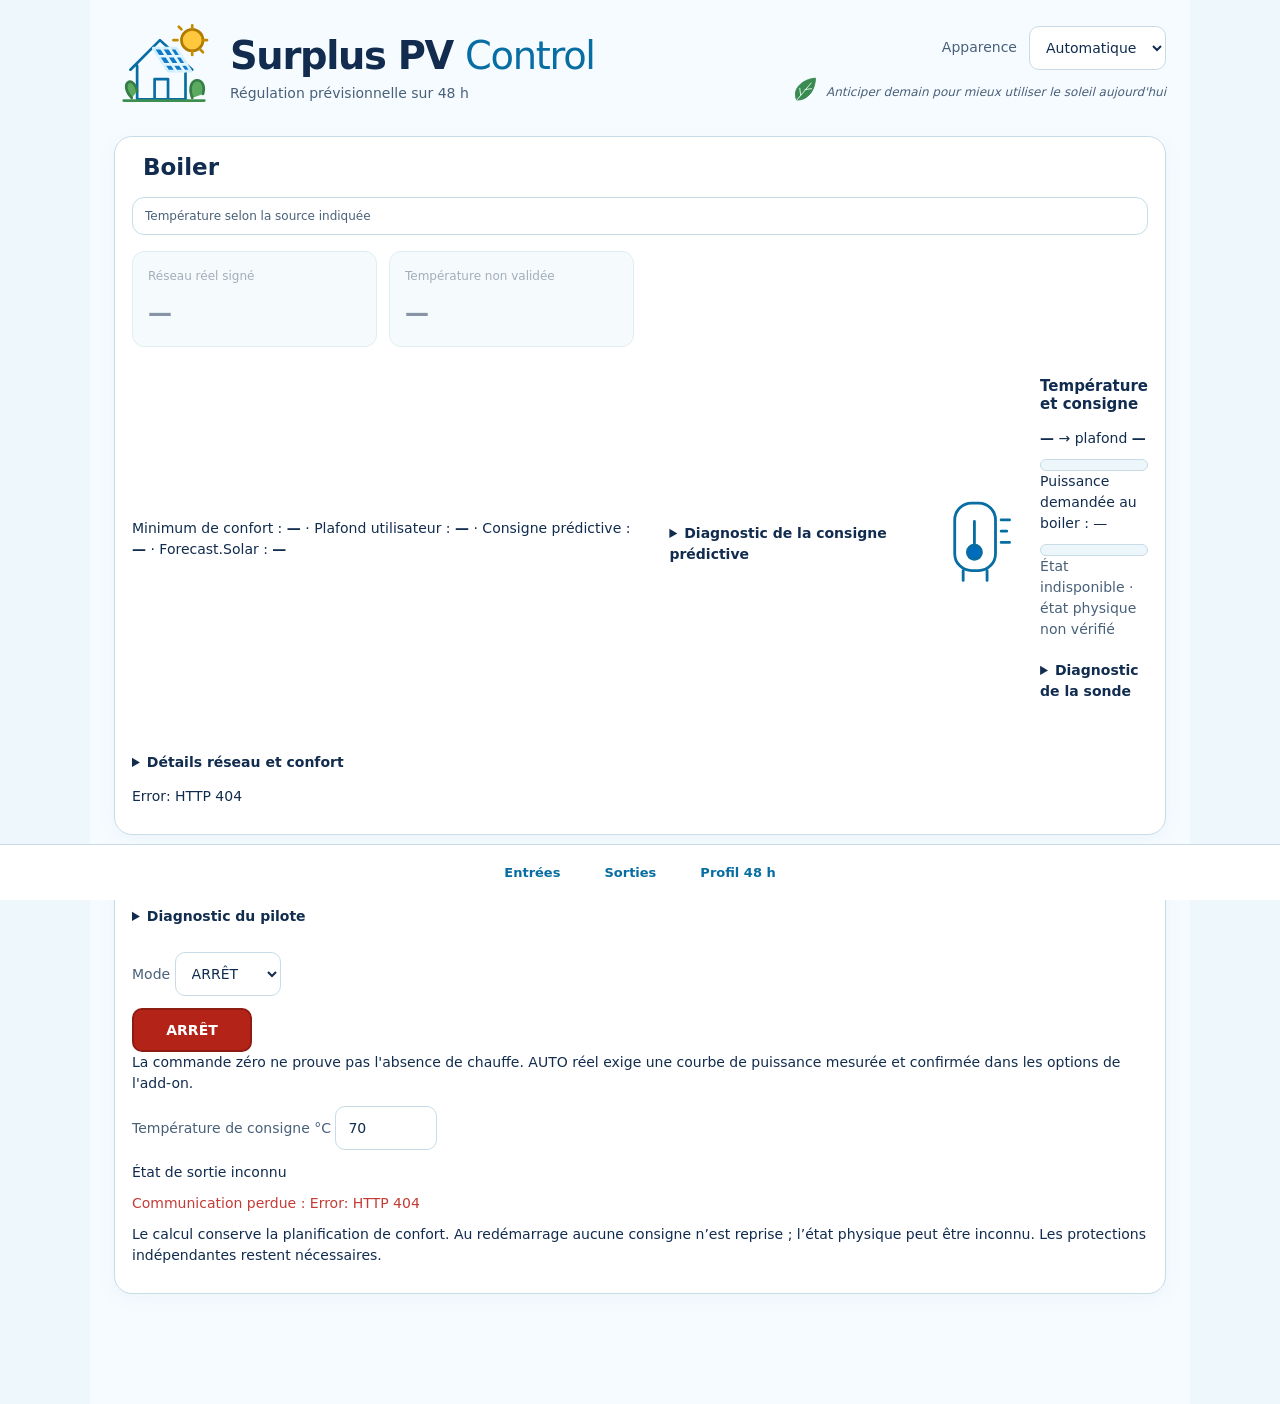
==== haos_diagnostic/web/boiler.html @ e5fa8f41 "Release Surplus PV 1.0.0-alpha.18" ====
<!doctype html><html lang="fr"><head><meta charset="utf-8"><meta name="viewport" content="width=device-width,initial-scale=1,viewport-fit=cover"><title>Surplus PV · Boiler</title><link rel="stylesheet" href="./theme.css"><script>if(new URLSearchParams(location.search).has("embed"))document.documentElement.classList.add("embedded");</script><script src="./theme.js"></script><script src="./ui.js" defer></script><script src="./power-gauge.js" defer></script><script src="./output.js" defer></script></head><body><main class="app boiler-page"><header class="head"><div class="brand"><span class="brand-icon" data-icon="house" aria-hidden="true"></span><div><h1>Surplus PV <span>Control</span></h1><p class="subtitle">Régulation prévisionnelle sur 48 h</p></div></div><div class="header-side"><div id="theme-slot"></div><p class="slogan"><span data-icon="leaf" aria-hidden="true"></span>Anticiper demain pour mieux utiliser le soleil aujourd'hui</p></div></header><section class="panel"><div class="section-heading"><span data-icon="boiler"></span><h2>Boiler</h2></div><p class="notice">Température selon la source indiquée</p><div class="boiler-kpis"><article class="kpi"><small>Réseau réel signé</small><strong id="k-grid">—</strong></article><article class="kpi"><small id="water-source-label">Température non validée</small><strong id="k-temp">—</strong></article></div><div class="boiler-status"><p>Minimum de confort : <strong id="predict-min">—</strong> · Plafond utilisateur : <strong id="predict-max">—</strong> · Consigne prédictive : <strong id="predict-target">—</strong> · Forecast.Solar : <strong id="predict-status">—</strong></p><details><summary>Diagnostic de la consigne prédictive</summary><p id="predict-detail">En attente…</p></details><span data-icon="boiler"></span><div><h3>Température et consigne</h3><p><strong id="boiler-temp">—</strong> → plafond <strong id="target-temp">—</strong></p><div class="thermal-track"><div id="thermal-fill" class="thermal-fill"></div></div><p id="power-label">Puissance demandée au boiler : —</p><div id="power-track" class="thermal-track" role="progressbar" aria-label="Puissance demandée au boiler" aria-valuemin="0" aria-valuemax="100" aria-valuetext="Indisponible"><div id="power-fill" class="thermal-fill"></div></div><p id="power-detail" class="muted">État en attente · état physique non vérifié</p><p id="heat-state"></p><details><summary>Diagnostic de la sonde</summary><p id="boiler-probe-detail" class="muted" role="status">Diagnostic sonde en attente…</p><p>Limites configurées : <span id="boiler-limits">—</span></p></details></div></div><details><summary>Détails réseau et confort</summary><div class="decision"><strong id="grid-health">Connexion…</strong><p id="grid-detail"></p></div><div class="chart-controls"><button id="view-history" class="primary">Graphique unifié et historique</button></div><div class="decision"><strong id="comfort-state">Planification du confort en attente</strong><p id="comfort-details"></p></div><p class="muted">Le secours matériel S2 peut chauffer sur le réseau indépendamment de l’autorisation logicielle.</p></details><p class="statusline"><span id="conn-dot"></span><span id="conn-text" role="status"></span></p></section><section class="panel" id="output-panel">
 <h2>Commande Boiler</h2>
 <details><summary>Diagnostic du pilote</summary><p id="output-driver" role="status">Connexion au pilote…</p><p id="output-calibration">Calibration non disponible.</p><p id="calibration-history">Relevés historiques en attente.</p><button id="output-recover" type="button">Arrêt et réinitialiser le DAC à zéro</button></details>
 <label>Mode <select id="output-mode"><option value="AUTO">ARRÊT</option><option value="AUTO_REEL">AUTO</option><option value="MANUEL_REEL">MANUEL</option></select></label>
 <button type="button" id="output-stop">ARRÊT</button><p>La commande zéro ne prouve pas l'absence de chauffe. AUTO réel exige une courbe de puissance mesurée et confirmée dans les options de l'add-on.</p>
  <label>Température de consigne °C <input id="manual-target" type="number" min="30" max="80" step="0.5" value="70"></label>
 <div id="manual-controls" hidden>
  <p>Température valide requise. La position de S1 et K2 n'est pas mesurée.</p>
  <label>Commande DAC <output id="manual-percent">0 %</output><input id="manual-power" type="range" min="0" max="100" step="1" value="0"></label>
  <p>La puissance réelle n'est pas calibrée. En mode réel, 0 % demande 0 mA ; cela ne constitue pas une coupure de sécurité.</p>
 </div>
 <p id="output-state" role="status"></p><p id="output-error" role="alert"></p>
 <p>Le calcul conserve la planification de confort. Au redémarrage aucune consigne n’est reprise ; l’état physique peut être inconnu. Les protections indépendantes restent nécessaires.</p>
</section></main><nav class="bottom" aria-label="Navigation"><a href="./#entrees" class="nav-button">Entrées</a><a href="./#sorties" class="nav-button">Sorties</a><a href="./#profil" class="nav-button">Profil 48 h</a></nav><script>
"use strict";
const $=id=>document.getElementById(id);
const good=n=>typeof n==="number"&&Number.isFinite(n);
const watts=n=>good(n)?Math.round(n).toLocaleString("fr-CH")+" W":"—";
const deg=n=>good(n)?n.toLocaleString("fr-CH",{maximumFractionDigits:1})+" °C":"—";
async function refresh(){
 try{
  const r=await fetch("./api/status",{cache:"no-store"});if(!r.ok)throw Error("HTTP "+r.status);
  const p=await r.json(),o=p.options||{},w=p.weather||{};document.body.classList.remove("disconnected");
  $("k-grid").textContent=watts(p.meter_w);
  const obs=p.output_control||{},age=(Date.now()-Date.parse(obs.temperature_at||''))/1000;
  const real=p.temperature_source==="HOME_ASSISTANT",fresh=real&&good(obs.temperature_c)&&Number.isFinite(age)&&age>=-2&&age<=(o.boiler_temperature_max_age_seconds??60);
  const temperature=real&&fresh?obs.temperature_c:null;
  const probe=p.boiler_temperature_diagnostic||{};
  const probeAge=good(probe.age_s)?probe.age_s.toFixed(1)+' s':'—';
  $("boiler-probe-detail").textContent=real?('Sonde '+(probe.entity||'non configurée')+' · état '+(probe.status||'INCONNU')+' · âge '+probeAge+' (max '+(o.boiler_temperature_max_age_seconds??60)+' s) · demande HA '+(probe.refresh_result||'INCONNUE')+(probe.refresh_error?' : '+probe.refresh_error:'')+' · '+(probe.reason||'')):'Sonde du boiler non configurée ou indisponible.';
  $("water-source-label").textContent=real?(fresh?"Température lue dans HA":"Température réelle inconnue") :"Température réelle inconnue";
  $("k-temp").textContent=deg(temperature);$("boiler-temp").textContent=deg(temperature);
  const pred=p.predictive||{};
  const freshPred=pred.status==='OK'&&Number.isFinite(Date.parse(pred.calculated_at))&&Number.isFinite(Date.parse(pred.source_updated_at))&&[pred.calculated_at,pred.source_updated_at].every(t=>{const a=(Date.now()-Date.parse(t))/1000;return a>=-300&&a<=10800});
  $('predict-min').textContent=deg(o.weather_min_c);$('predict-max').textContent=o.boiler_ceiling_configured?deg(o.boiler_max_temp_c):'Non configuré';
  $('predict-target').textContent=freshPred?deg(pred.target_c):'—';$('predict-status').textContent=!o.predictive_target_enabled?'Désactivé':freshPred?'Disponible':'Indisponible — repli Alpha.17';
  $('predict-detail').textContent='Horizon : '+(pred.horizon_end||'—')+' · PV brut : '+(pred.pv_potential_kwh??'—')+' kWh · besoin thermique : '+(pred.thermal_energy_kwh??'—')+' kWh · source mise à jour : '+(pred.source_updated_at||'—')+' · calcul : '+(pred.calculated_at||'—')+' · hystérésis : '+(pred.hysteresis||'—')+' · '+(freshPred?(pred.reason||''):'Repli sur le comportement Alpha.17. '+(pred.reason||''));
  const target=!o.boiler_ceiling_configured?null:(p.output_control?.mode==="MANUEL_REEL"?p.output_control.target_c:(freshPred?pred.target_c:(w.status==="ADAPTIVE"?w.target_c:o.boiler_max_temp_c)));
  $("output-calibration").textContent=(o.power_curve_confirmed?"Courbe confirmée : ":"Courbe non confirmée : ")+(o.power_curve_points||"aucune");
  $("target-temp").textContent=target===null?"Non configuré":deg(target);$("boiler-limits").textContent=deg(o.weather_min_c)+" à "+(o.boiler_ceiling_configured?deg(o.boiler_max_temp_c):"plafond inconnu");
  $("thermal-fill").style.width=good(temperature)&&good(target)?Math.min(100,Math.max(0,100*temperature/Math.max(1,target)))+"%":"0%";
  $("heat-state").textContent=(p.output_control?.heat_requested?"Chauffe demandée":"Aucune chauffe demandée")+
   " · état physique inconnu · limite "+(w.status==="ADAPTIVE"?"météo calculée":"manuelle");
  $("grid-health").textContent=p.communication_healthy?"● Compteur connecté":"● Compteur à vérifier";
  $("grid-detail").textContent=p.data_quality||p.error||"Aucune mesure.";
  $("conn-dot").className="statusdot "+(p.communication_healthy?"ok":"warn");
  $("conn-text").textContent="Surveillance · version "+p.version;
  const c=p.comfort||{};
  $("comfort-state").textContent=c.reason||"Plan de confort indisponible";
  const instant=value=>typeof value==='string'&&Number.isFinite(Date.parse(value))?new Date(value).toLocaleString('fr-CH',{timeZone:'Europe/Zurich',day:'2-digit',month:'2-digit',hour:'2-digit',minute:'2-digit',timeZoneName:'shortOffset'}):'—';
  $("comfort-details").textContent="Minimum à "+instant(c.deadline)+" · dernier départ prudent "+instant(c.latest_start)+" · appoint demandé "+watts(c.backup_power_w)+" · appoint "+(o.grid_backup_enabled?'autorisé pour le minimum':'interdit')+".";

 }catch(err){document.body.classList.add("disconnected");$("conn-dot").className="statusdot bad";$("conn-text").textContent=String(err);$("comfort-state").textContent="Plan périmé : communication perdue";}
}
$("view-history").onclick=()=>{if(document.documentElement.classList.contains('embedded'))parent.location.href='./#profil';else location.href='./#profil';};

refresh();setInterval(refresh,5000);
</script></body></html>
---- haos_diagnostic/web/theme.css ----
:root{color-scheme:light;--page-bg:#eef7fc;--shell-bg:#f6fbff;--panel-bg:#fff;--panel-soft:#edf6fa;--axis-bg:#fff;--border-ui:#c7dce6;--ink:#112c4e;--muted-ui:#486079;--accent-ui:#076da2;--accent-ink:#fff;--nature:#23744c;--error-ui:#b72b51;--warning-ui:#805010;--nav-bg:#fff;--chart-grid:#dbe6ee;--chart-tick:#38516b;--chart-bg:#fbfdff;--input-bg:#fff;--solar-chart:#9a6900;--pac-chart:#c45009;--surplus-chart:#178151;--heater-chart:#822fd1;--temp-chart:#006cbe;--target-chart:#c51e50;--network-chart:#254b64;--shadow:0 5px 20px #1f71900b}
:root[data-theme="dark"]{color-scheme:dark;--page-bg:#082932;--shell-bg:#082932;--panel-bg:#103b45;--panel-soft:#174751;--axis-bg:#10343e;--border-ui:#38616c;--ink:#f1faff;--muted-ui:#bed3df;--accent-ui:#67dece;--accent-ink:#092f38;--nature:#9ae2a3;--error-ui:#ffa8bc;--warning-ui:#ffd18a;--nav-bg:#0c303a;--chart-grid:#31525e;--chart-tick:#c3dce7;--chart-bg:#0d333d;--input-bg:#10323d;--solar-chart:#f7d34f;--pac-chart:#ffac6a;--surplus-chart:#63d99b;--heater-chart:#c49bff;--temp-chart:#70c7ff;--target-chart:#ff92b6;--network-chart:#e3edf4;--shadow:0 5px 20px #00151e30}
*{box-sizing:border-box}html{scroll-behavior:smooth;scroll-padding-top:16px}body{margin:0;background:var(--page-bg)!important;color:var(--ink)!important;font:14px/1.5 system-ui,-apple-system,Segoe UI,sans-serif}button,input,select{font:inherit}a{color:var(--accent-ui)}button,.button,select,input{color:var(--ink);background:var(--input-bg);border:1px solid var(--border-ui);border-radius:10px;padding:9px 12px;min-height:44px;max-width:100%}button,.button,summary{cursor:pointer}button:hover,.button:hover{border-color:var(--accent-ui)}button:focus-visible,a:focus-visible,summary:focus-visible,select:focus-visible,input:focus-visible,.chart-viewport:focus-visible{outline:3px solid var(--accent-ui);outline-offset:3px}button:disabled{opacity:.5;cursor:default}input[type="date"]{min-width:0;width:160px}select{min-width:0}label{color:var(--muted-ui)}[hidden],.hidden{display:none!important}h1,h2,h3,p{margin-top:0}h1,h2,h3{line-height:1.2;color:var(--ink)!important}h2{font-size:23px;margin:0}h3{font-size:15px}small{font-size:12px}p{margin-bottom:10px}.muted,.dim,.sub,.card-sub,.card-meta,.note,.safety,.foot,.screen-sub{color:var(--muted-ui)!important}.app{max-width:1640px;margin:auto;padding:24px 24px 94px;min-width:0;background:var(--shell-bg)}.head{display:flex;justify-content:space-between;align-items:center;gap:20px;margin-bottom:20px}.brand{display:flex;align-items:center;gap:16px}.brand h1{font-size:clamp(25px,3vw,40px);letter-spacing:-1.3px;margin:0;font-weight:850}.brand h1 span{font-weight:500;color:var(--accent-ui)}.brand-icon{width:100px;flex-shrink:0}.brand-icon svg{width:100%;height:86px}.subtitle{margin:3px 0;color:var(--muted-ui)}.header-side{max-width:390px}.slogan{font-size:12px;font-style:italic;color:var(--muted-ui);display:flex;gap:7px;align-items:center;margin:6px 0}.slogan svg{width:28px;height:28px;flex-shrink:0}.theme-choice{display:flex;gap:12px;align-items:center;justify-content:flex-end}.theme-choice select{min-width:130px}.notice{display:flex;gap:14px;align-items:center;flex-wrap:wrap;border:1px solid var(--border-ui);padding:9px 12px;border-radius:12px;margin-bottom:16px;color:var(--muted-ui);font-size:12px;background:var(--panel-bg)}.notice #poll-text{margin-left:auto}.mode{background:var(--panel-soft);border-radius:20px;padding:4px 9px;font-weight:700;color:var(--accent-ui);white-space:nowrap}.overview{display:grid;grid-template-columns:minmax(300px,1fr) minmax(0,2.25fr);gap:16px}.panel{background:var(--panel-bg);border:1px solid var(--border-ui);border-radius:18px;padding:17px;box-shadow:var(--shadow);margin-bottom:16px;min-width:0}.section-heading{display:flex;gap:11px;align-items:center;flex-wrap:wrap;margin-bottom:15px}.section-heading small{color:var(--muted-ui)}.step{width:34px;height:34px;display:grid;place-items:center;background:var(--accent-ui);color:var(--accent-ink);border-radius:50%;font-weight:800;font-size:21px}.card{border:1px solid var(--border-ui)!important;border-radius:12px;overflow:hidden;background:var(--panel-soft)!important;margin-bottom:8px;min-width:0;color:var(--ink)!important}.card summary{display:flex;align-items:center;gap:12px;padding:11px;list-style:none}.card summary::-webkit-details-marker{display:none}.leading{display:grid;place-items:center;flex:0 0 43px;width:43px}.leading svg{width:40px;height:40px}.card-body{flex:1;min-width:0}.card-title{font-weight:800;font-size:15px}.card-sub,.card-meta{font-size:11px;overflow-wrap:anywhere}.at-glance{font-size:14px;font-weight:750;margin-top:4px;color:var(--ink)}.tag{display:inline-block;font-size:10px;font-weight:700;border:1px solid var(--border-ui);padding:1px 6px;border-radius:20px;margin-top:3px;color:var(--muted-ui)}.tag.ok{color:var(--nature);border-color:var(--nature)}.tag.bad{color:var(--error-ui);border-color:var(--error-ui)}.tag.warn{color:var(--warning-ui);border-color:var(--warning-ui)}.arrow{font-size:24px;color:var(--accent-ui)}details[open] .arrow{transform:rotate(90deg)}.detail{background:var(--panel-bg)!important;color:var(--ink)!important;padding:12px;border-top:1px solid var(--border-ui);font-size:12px}.detail dl{display:grid;grid-template-columns:minmax(0,1fr) minmax(0,1fr);gap:8px;margin:0}.detail dd{margin:0;text-align:right;font-weight:650;overflow-wrap:anywhere}.detail dt{color:var(--muted-ui)}.detail p{margin:10px 0 0}.pillwrap{display:none}.primary{background:var(--accent-ui)!important;color:var(--accent-ink)!important;border-color:var(--accent-ui)!important;font-weight:700}.secondary{background:var(--panel-soft)!important}.button{display:inline-block;text-decoration:none}.formula-title{font-size:17px;font-weight:800;margin:26px 0 14px}.formula-title .muted{font-size:12px;font-weight:400}.formula{display:grid;grid-template-columns:1fr auto 1fr auto 1fr auto 1fr;gap:8px;align-items:center}.formula>span{font-size:23px;font-weight:700}.formula-term{background:var(--panel-soft);border-radius:12px;border-top:4px solid var(--accent-ui);padding:13px 9px;min-width:0}.formula-term small{display:block;color:var(--muted-ui);min-height:36px}.formula-term strong{font-size:20px;white-space:nowrap}.formula-term.solar{border-color:var(--solar-chart)}.formula-term.pac{border-color:var(--pac-chart)}.formula-term.battery{border-color:var(--heater-chart)}.result{display:flex;justify-content:space-between;align-items:center;gap:12px;flex-wrap:wrap;margin:14px 0 6px;padding:13px;background:var(--panel-soft);border-radius:12px}.result strong{font-size:24px;color:var(--nature)}.calculation>.muted{font-size:12px}.flow{display:grid;grid-template-columns:1fr 18px 1fr 18px 1fr;align-items:stretch;gap:7px;margin:24px 0}.flow-card{border:1px solid var(--accent-ui);border-radius:14px;padding:16px 12px;min-width:0}.flow-card>span svg{width:43px;height:43px}.flow-card h3{min-height:38px;margin:8px 0 13px}.flow-card strong{font-size:22px;overflow-wrap:anywhere}.flow-card p{margin:9px 0;color:var(--muted-ui);font-size:12px}.flow-card small{color:var(--muted-ui);font-size:11px;display:block}.flow-card.orange{border-color:var(--pac-chart)}.flow-card.rose{border-color:var(--target-chart)}.flow-arrow{align-self:center;font-size:23px;color:var(--accent-ui)}.decision{background:var(--panel-soft);border-left:3px solid var(--accent-ui);border-radius:6px;padding:13px;color:var(--muted-ui);font-size:13px}.chart-controls{display:flex;align-items:center;flex-wrap:wrap;gap:8px;margin:10px 0}.chart-controls label{display:flex;align-items:center;flex-wrap:wrap;gap:6px;font-size:12px}.zoom-buttons{display:flex;gap:6px}.chart-frame{display:flex;min-width:0;width:100%;border:1px solid var(--border-ui);border-radius:12px;overflow:hidden;background:var(--chart-bg)}.chart-axis{display:block;flex:0 0 44px;width:44px!important;height:320px!important;max-height:none!important;border-radius:0!important;background:var(--chart-bg)!important}.chart-viewport{flex:1;min-width:0;overflow-x:auto;overflow-y:hidden;touch-action:pan-x pan-y;overscroll-behavior-x:contain;scrollbar-width:thin}.chart-viewport canvas{display:block;height:320px;max-height:none;touch-action:pan-x pan-y;border-radius:0}.series-legend{display:flex;gap:6px;flex-wrap:wrap;margin:13px 0}.series-legend button{font-size:11px;padding:5px 8px;display:flex;align-items:center;gap:6px;min-height:38px}.series-legend button[aria-pressed="false"]{text-decoration:line-through;opacity:.65}.series-legend i{width:22px;border-top:3px solid var(--series-color);display:inline-block}.point-detail{background:var(--panel-soft);border-radius:10px;padding:12px;min-height:65px;font-size:12px;white-space:pre-wrap}.point-detail strong{display:block}.point-detail ul{margin:6px 0;padding-left:18px}.panel>p.muted{font-size:12px}.table-scroll{overflow:auto;max-height:330px}table{border-collapse:collapse;width:100%;font-size:12px}td,th{padding:8px;border-bottom:1px solid var(--border-ui);text-align:left;white-space:nowrap}summary{min-height:44px;padding:10px 0;font-weight:700}.exports{border-top:1px solid var(--border-ui);margin-top:12px}.preview{padding:12px;background:var(--panel-soft);border:1px solid var(--border-ui);border-radius:12px;font-size:13px;margin:10px 0}.preview h3{margin-bottom:7px}.screen-sub{font-size:12px}.fallback-grid{display:grid;grid-template-columns:repeat(3,minmax(0,1fr));gap:13px}.fallback-grid article{display:flex;gap:12px;padding:15px;background:var(--panel-soft);border-radius:12px}.fallback-grid svg{width:40px;height:40px}.fallback-grid h3{margin:0 0 7px}.fallback-grid p{font-size:12px;color:var(--muted-ui);margin:7px 0 0}.fallback-grid strong{font-size:12px}.bottom{position:fixed;bottom:0;left:0;right:0;z-index:10;display:flex;justify-content:center;gap:8px;background:var(--nav-bg);border-top:1px solid var(--border-ui);padding:8px 10px calc(8px + env(safe-area-inset-bottom))}.nav-button{padding:10px 18px;border-radius:10px;text-decoration:none;font-size:13px;font-weight:650}.nav-button:hover,.nav-button[aria-current]{background:var(--panel-soft)}footer{font-size:12px;color:var(--muted-ui);text-align:center}.boiler-page{max-width:1100px}.boiler-kpis{display:grid;grid-template-columns:repeat(4,minmax(0,1fr));gap:12px}.kpi{padding:15px;background:var(--panel-soft)!important;border:1px solid var(--border-ui);border-radius:12px;min-width:0}.kpi small{display:block;color:var(--muted-ui)}.kpi strong{display:block;font-size:24px;margin-top:10px}.boiler-status{display:flex;gap:22px;align-items:center;padding:30px 0}.boiler-status>span svg{width:90px;height:100px}.boiler-status>div{flex:1}.thermal-track{height:12px;background:var(--panel-soft);border:1px solid var(--border-ui);border-radius:10px;overflow:hidden}.thermal-fill{height:100%;background:var(--accent-ui);width:0}.disconnected .at-glance,.disconnected .result,.disconnected .flow,.disconnected .boiler-kpis{opacity:.5}.disconnected #poll-text{color:var(--error-ui)}.icon{stroke:currentColor;fill:none;stroke-width:2;stroke-linecap:round;stroke-linejoin:round;color:var(--accent-ui)}
/* Shared contrast for the retained advanced diagnostic. */
body:has(#page-monitor){max-width:1000px;padding-bottom:35px}.value,.big,.status,.unit,.pill,.detail code{color:var(--ink)!important}.status{background:var(--panel-soft)!important}.banner{color:var(--warning-ui)!important;background:var(--panel-soft)!important;border-color:var(--border-ui)!important}.grid .card{padding:16px}.nav{flex-wrap:wrap}.nav button{min-width:0!important}.nav .selected{background:var(--panel-soft)!important}.pill.ok{color:var(--nature)!important;background:var(--panel-soft)!important}.pill.bad{color:var(--error-ui)!important;background:var(--panel-soft)!important}.pill.partial{color:var(--warning-ui)!important;background:var(--panel-soft)!important}
@media(max-width:1000px){.overview{grid-template-columns:1fr}.overview #page-inputs{display:grid;grid-template-columns:repeat(2,minmax(0,1fr));gap:8px}.overview .card{margin:0}.calculation{padding:18px}.formula-title{margin-top:10px}.flow{margin:16px 0}.fallback-grid{grid-template-columns:1fr}.header-side{max-width:300px}}
@media(max-width:600px){.app{padding:14px 10px 90px}.head{display:block}.brand{gap:8px}.brand-icon{width:62px}.brand-icon svg{height:62px}.brand h1{font-size:29px}.subtitle{font-size:12px}.header-side{max-width:none;margin-top:9px}.theme-choice{justify-content:flex-start}.theme-choice select{flex:1}.slogan{font-size:11px}.notice{gap:6px;font-size:11px}.notice #poll-text{margin-left:0;flex-basis:100%}.panel{padding:12px;border-radius:14px}.section-heading{gap:8px}.section-heading h2{font-size:21px}.section-heading small{flex-basis:100%;padding-left:42px}.overview #page-inputs{display:block}.overview .card{margin-bottom:8px}.formula{grid-template-columns:1fr 16px 1fr;gap:7px}.formula>span:nth-of-type(2){display:none}.formula-term strong{font-size:19px}.formula-term small{min-height:0}.flow{grid-template-columns:1fr}.flow-card{display:grid;grid-template-columns:42px 1fr;gap:6px 10px;padding:12px}.flow-card>span{grid-row:1/5}.flow-card h3{min-height:0;margin:0;font-size:15px}.flow-card strong{font-size:21px}.flow-card p,.flow-card small{grid-column:2;margin:0}.flow-arrow{justify-self:center;transform:rotate(90deg);height:19px;font-size:20px}.result{font-size:13px}.result strong{font-size:23px}.nav-button{font-size:12px;padding:10px 12px}.bottom{gap:0}.chart-controls button{padding:8px 9px;font-size:12px}.chart-controls select{max-width:100%;font-size:12px}.chart-controls label{max-width:100%}.boiler-kpis{grid-template-columns:repeat(2,minmax(0,1fr))}.boiler-status{gap:12px}.boiler-status>span svg{width:55px}.kpi strong{font-size:21px}.grid,.split{grid-template-columns:repeat(2,minmax(0,1fr))!important}.card summary{padding:10px}.formula-title{font-size:15px}.formula-title .muted{display:block}}
@media(prefers-reduced-motion:reduce){html{scroll-behavior:auto}}

/* Diagnostic-only user preferences (mobile friendly). */
.user-form{display:grid;gap:12px;margin:10px 0 18px}
.user-form label{display:grid;gap:6px;font-size:13px;font-weight:600;color:var(--ink)}
.user-form input:not([type=checkbox]){box-sizing:border-box;width:100%;min-height:44px;background:var(--input-bg);color:var(--ink);border:1px solid var(--border-ui);border-radius:9px;padding:10px;font:inherit}
.user-form .user-switch{display:flex;align-items:center;gap:10px;min-height:42px}
.user-form .user-switch input{height:20px;width:20px;accent-color:var(--accent)}
.user-form button{min-height:44px}
.user-form [role=status]{margin:0;font-size:12px;color:var(--ink)}

/* Comfort calculations remain legible at phone widths in every theme. */
.comfort-plan{border-top:1px solid var(--border-ui);margin-top:20px;padding-top:18px}
.comfort-plan .section-heading{margin-bottom:8px}.comfort-plan .note{font-size:12px;color:var(--muted-ui)}
.comfort-metrics{display:grid;grid-template-columns:repeat(2,minmax(0,1fr));gap:12px;margin:16px 0}
.comfort-metrics>div{padding:12px;background:var(--panel-soft);border:1px solid var(--border-ui);border-radius:10px;min-width:0}
.comfort-metrics dt{color:var(--muted-ui);font-size:12px}.comfort-metrics dd{font-size:17px;font-weight:700;margin:7px 0 0;overflow-wrap:anywhere}
.disconnected .comfort-metrics{opacity:.5}
@media(max-width:380px){.comfort-metrics{grid-template-columns:1fr}}

/* Energy consultation uses the existing palette and mobile shell. */
.energy-kpis{display:grid;grid-template-columns:repeat(3,minmax(0,1fr));gap:12px}.energy-kpis strong{font-size:22px}.energy-kpis span{font-size:12px;color:var(--muted-ui)}.energy-viewport{width:100%;overflow:hidden;touch-action:pan-y;min-height:320px}.energy-viewport canvas{display:block;max-height:none;border-radius:10px}.energy-page .chart-legend button{white-space:normal;text-align:left;overflow-wrap:anywhere}.energy-page .chart-controls{flex-wrap:wrap}.energy-page .chart-controls input{max-width:175px}
@media(max-width:600px){.energy-kpis{grid-template-columns:1fr}.bottom .nav-button{padding:10px 8px;font-size:11px}.energy-page .kpi strong{font-size:22px}}

.energy-page p{overflow-wrap:anywhere}

#output-panel input[type=range]{width:100%;min-height:44px} #output-panel input[type=number],#output-panel select{max-width:100%;min-height:44px} #output-panel label{display:block;margin:12px 0} #output-panel [hidden]{display:none} .measurement-scroll{overflow-x:auto} #output-panel td,#output-panel th{padding:6px;text-align:left} #output-error{color:var(--danger,#c43c36)}
#boiler-frame{display:block;width:100%;min-height:300px;border:0;overflow:hidden}
html.embedded .head,html.embedded .bottom{display:none}
html.embedded .app{padding:0;max-width:none}
.heartbeat-light { display: inline-block; width: .7rem; height: .7rem; margin-left: .4rem; border-radius: 50%; background: #777; }
.heartbeat-light.pulse { background: #2ca34a; box-shadow: 0 0 .5rem #2ca34a; }
#output-stop { background: #b42318; color: #fff; border: 2px solid #8f1c13; font-weight: 800; min-width: 120px; }
#output-stop:hover { background: #8f1c13; border-color: #6f140e; }
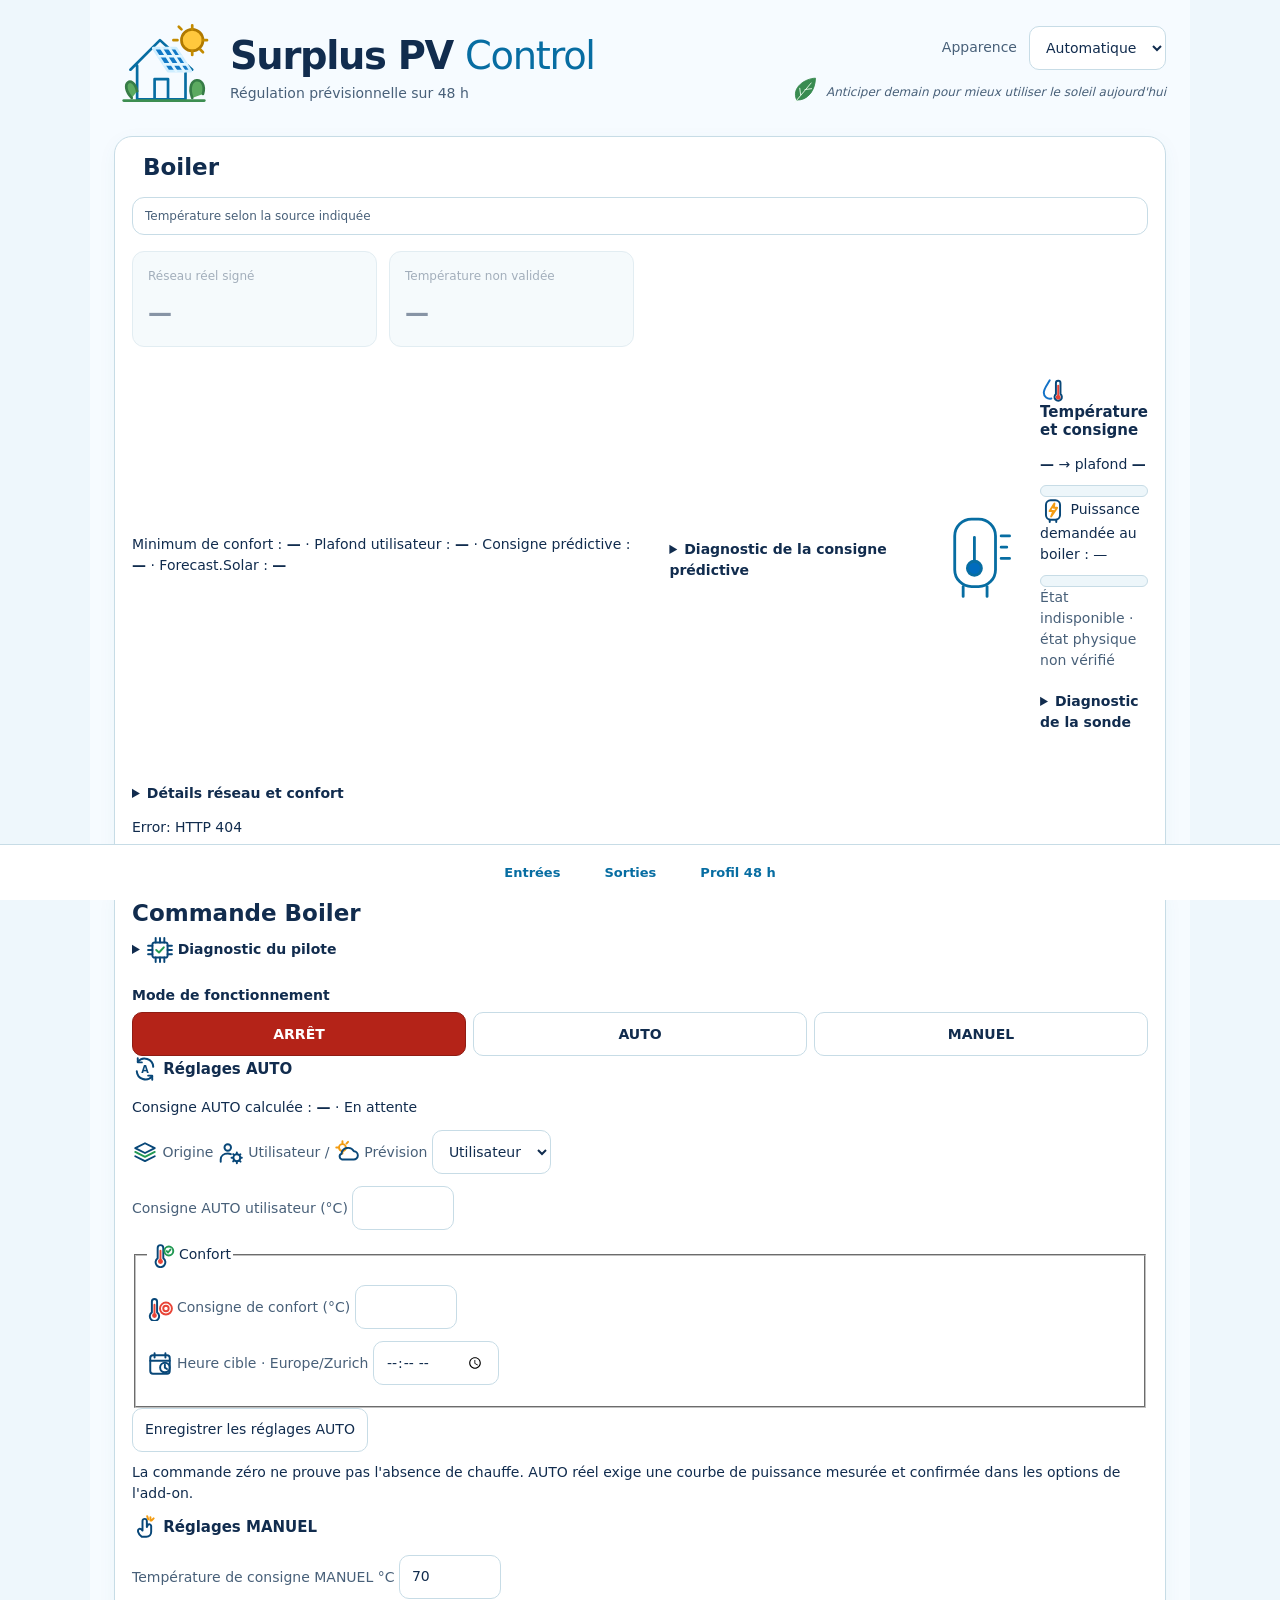
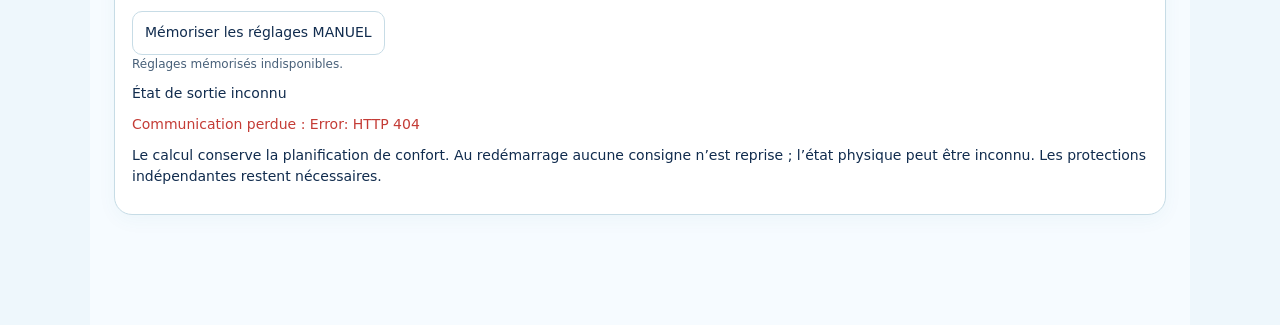
==== commit b8953bcf: "release: publish Surplus PV 1.0.0-alpha.19 B3 v6.1 [skip ci] Application issue de PR privée #65 (mer" ====
--- a/haos_diagnostic/web/boiler.html
+++ b/haos_diagnostic/web/boiler.html
@@ -1,12 +1,20 @@
-<!doctype html><html lang="fr"><head><meta charset="utf-8"><meta name="viewport" content="width=device-width,initial-scale=1,viewport-fit=cover"><title>Surplus PV · Boiler</title><link rel="stylesheet" href="./theme.css"><script>if(new URLSearchParams(location.search).has("embed"))document.documentElement.classList.add("embedded");</script><script src="./theme.js"></script><script src="./ui.js" defer></script><script src="./power-gauge.js" defer></script><script src="./output.js" defer></script></head><body><main class="app boiler-page"><header class="head"><div class="brand"><span class="brand-icon" data-icon="house" aria-hidden="true"></span><div><h1>Surplus PV <span>Control</span></h1><p class="subtitle">Régulation prévisionnelle sur 48 h</p></div></div><div class="header-side"><div id="theme-slot"></div><p class="slogan"><span data-icon="leaf" aria-hidden="true"></span>Anticiper demain pour mieux utiliser le soleil aujourd'hui</p></div></header><section class="panel"><div class="section-heading"><span data-icon="boiler"></span><h2>Boiler</h2></div><p class="notice">Température selon la source indiquée</p><div class="boiler-kpis"><article class="kpi"><small>Réseau réel signé</small><strong id="k-grid">—</strong></article><article class="kpi"><small id="water-source-label">Température non validée</small><strong id="k-temp">—</strong></article></div><div class="boiler-status"><p>Minimum de confort : <strong id="predict-min">—</strong> · Plafond utilisateur : <strong id="predict-max">—</strong> · Consigne prédictive : <strong id="predict-target">—</strong> · Forecast.Solar : <strong id="predict-status">—</strong></p><details><summary>Diagnostic de la consigne prédictive</summary><p id="predict-detail">En attente…</p></details><span data-icon="boiler"></span><div><h3>Température et consigne</h3><p><strong id="boiler-temp">—</strong> → plafond <strong id="target-temp">—</strong></p><div class="thermal-track"><div id="thermal-fill" class="thermal-fill"></div></div><p id="power-label">Puissance demandée au boiler : —</p><div id="power-track" class="thermal-track" role="progressbar" aria-label="Puissance demandée au boiler" aria-valuemin="0" aria-valuemax="100" aria-valuetext="Indisponible"><div id="power-fill" class="thermal-fill"></div></div><p id="power-detail" class="muted">État en attente · état physique non vérifié</p><p id="heat-state"></p><details><summary>Diagnostic de la sonde</summary><p id="boiler-probe-detail" class="muted" role="status">Diagnostic sonde en attente…</p><p>Limites configurées : <span id="boiler-limits">—</span></p></details></div></div><details><summary>Détails réseau et confort</summary><div class="decision"><strong id="grid-health">Connexion…</strong><p id="grid-detail"></p></div><div class="chart-controls"><button id="view-history" class="primary">Graphique unifié et historique</button></div><div class="decision"><strong id="comfort-state">Planification du confort en attente</strong><p id="comfort-details"></p></div><p class="muted">Le secours matériel S2 peut chauffer sur le réseau indépendamment de l’autorisation logicielle.</p></details><p class="statusline"><span id="conn-dot"></span><span id="conn-text" role="status"></span></p></section><section class="panel" id="output-panel">
+<!doctype html><html lang="fr"><head><meta charset="utf-8"><meta name="viewport" content="width=device-width,initial-scale=1,viewport-fit=cover"><title>Surplus PV · Boiler</title><link rel="stylesheet" href="./theme.css"><script>if(new URLSearchParams(location.search).has("embed"))document.documentElement.classList.add("embedded");</script><script src="./theme.js"></script><script src="./ui.js" defer></script><script src="./power-gauge.js" defer></script><script src="./output.js" defer></script></head><body><main class="app boiler-page"><header class="head"><div class="brand"><span class="brand-icon" data-icon="house" aria-hidden="true"></span><div><h1>Surplus PV <span>Control</span></h1><p class="subtitle">Régulation prévisionnelle sur 48 h</p></div></div><div class="header-side"><div id="theme-slot"></div><p class="slogan"><span data-icon="leaf" aria-hidden="true"></span>Anticiper demain pour mieux utiliser le soleil aujourd'hui</p></div></header><section class="panel"><div class="section-heading"><span data-icon="boiler"></span><h2>Boiler</h2></div><p class="notice">Température selon la source indiquée</p><div class="boiler-kpis"><article class="kpi"><small>Réseau réel signé</small><strong id="k-grid">—</strong></article><article class="kpi"><small id="water-source-label">Température non validée</small><strong id="k-temp">—</strong></article></div><div class="boiler-status"><p>Minimum de confort : <strong id="predict-min">—</strong> · Plafond utilisateur : <strong id="predict-max">—</strong> · Consigne prédictive : <strong id="predict-target">—</strong> · Forecast.Solar : <strong id="predict-status">—</strong></p><details><summary>Diagnostic de la consigne prédictive</summary><p id="predict-detail">En attente…</p></details><span data-icon="boiler"></span><div><h3><svg class="spv-icon b3-icon" viewbox="0 0 24 24" aria-hidden="true" data-variant="A"><path d="M9 3C7 6.6 3.5 10.7 3.5 14.5a5.5 5.5 0 0 0 7 5.3" class="blue-stroke"></path><path d="M14.7 5.5a2.1 2.1 0 0 1 4.2 0v10.3a3.4 3.4 0 1 1-4.2 0z"></path><path d="M16.8 8v9" class="red-stroke"></path><circle cx="16.8" cy="18.8" r="1.4" class="red-fill"></circle></svg> Température et consigne</h3><p><strong id="boiler-temp">—</strong> → plafond <strong id="target-temp">—</strong></p><div class="thermal-track"><div id="thermal-fill" class="thermal-fill"></div></div><p><svg class="spv-icon b3-icon" viewbox="0 0 24 24" aria-hidden="true" data-variant="A"><rect x="5.5" y="3" width="13" height="18" rx="4.3"></rect><path d="M9 21v2M15 21v2"></path><path d="m13.3 6-4.4 7h3.4l-2 5 5.4-8h-3z" class="orange-stroke"></path></svg> <span id="power-label">Puissance demandée au boiler : —</span></p><div id="power-track" class="thermal-track" role="progressbar" aria-label="Puissance demandée au boiler" aria-valuemin="0" aria-valuemax="100" aria-valuetext="Indisponible"><div id="power-fill" class="thermal-fill"></div></div><p id="power-detail" class="muted">État en attente · état physique non vérifié</p><p id="heat-state"></p><details><summary>Diagnostic de la sonde</summary><p id="boiler-probe-detail" class="muted" role="status">Diagnostic sonde en attente…</p><p>Limites configurées : <span id="boiler-limits">—</span></p></details></div></div><details><summary>Détails réseau et confort</summary><div class="decision"><strong id="grid-health">Connexion…</strong><p id="grid-detail"></p></div><div class="chart-controls"><button id="view-history" class="primary">Graphique unifié et historique</button></div><div class="decision"><strong id="comfort-state">Planification du confort en attente</strong><p id="comfort-details"></p></div><p class="muted">Le secours matériel S2 peut chauffer sur le réseau indépendamment de l’autorisation logicielle.</p></details><p class="statusline"><span id="conn-dot"></span><span id="conn-text" role="status"></span></p></section><section class="panel" id="output-panel">
  <h2>Commande Boiler</h2>
- <details><summary>Diagnostic du pilote</summary><p id="output-driver" role="status">Connexion au pilote…</p><p id="output-calibration">Calibration non disponible.</p><p id="calibration-history">Relevés historiques en attente.</p><button id="output-recover" type="button">Arrêt et réinitialiser le DAC à zéro</button></details>
- <label>Mode <select id="output-mode"><option value="AUTO">ARRÊT</option><option value="AUTO_REEL">AUTO</option><option value="MANUEL_REEL">MANUEL</option></select></label>
- <button type="button" id="output-stop">ARRÊT</button><p>La commande zéro ne prouve pas l'absence de chauffe. AUTO réel exige une courbe de puissance mesurée et confirmée dans les options de l'add-on.</p>
-  <label>Température de consigne °C <input id="manual-target" type="number" min="30" max="80" step="0.5" value="70"></label>
+ <details><summary><svg class="spv-icon b3-icon" viewbox="0 0 24 24" aria-hidden="true" data-variant="B"><rect x="5" y="5" width="14" height="14" rx="2"></rect><path d="M8 1v4M12 1v4M16 1v4M8 19v4M12 19v4M16 19v4M1 8h4M1 12h4M1 16h4M19 8h4M19 12h4M19 16h4"></path><path d="m8.5 12 2.6 2.3 4.4-4.8" class="green-stroke"></path></svg> Diagnostic du pilote</summary><p id="output-driver" role="status">Connexion au pilote…</p><p id="output-calibration">Calibration non disponible.</p><p id="calibration-history">Relevés historiques en attente.</p><button id="output-recover" type="button">Arrêt et réinitialiser le DAC à zéro</button></details>
+ <div class="mode-heading">Mode de fonctionnement</div><div class="mode-switch" role="group" aria-label="Mode de fonctionnement"><button type="button" data-output-mode="AUTO" class="stop-mode">ARRÊT</button><button type="button" data-output-mode="AUTO_REEL">AUTO</button><button type="button" data-output-mode="MANUEL_REEL">MANUEL</button></div><select id="output-mode" class="mode-native" aria-label="Mode de fonctionnement"><option value="AUTO">ARRÊT</option><option value="AUTO_REEL">AUTO</option><option value="MANUEL_REEL">MANUEL</option></select>
+ <section class="auto-settings"><h3><svg class="spv-icon b3-icon" viewbox="0 0 24 24" aria-hidden="true" data-variant="B"><path d="M19.6 10A8 8 0 0 0 5.3 5.5M4.4 14a8 8 0 0 0 14.3 4.5"></path><path d="m5.3 2 .1 3.7 3.7.2M18.7 22l-.1-3.7-3.7-.2"></path><text x="12" y="15.5" font-size="9" text-anchor="middle" stroke="none" fill="currentColor" font-weight="800">A</text></svg> Réglages AUTO</h3>
+ <p>Consigne AUTO calculée : <strong id="auto-effective">—</strong> · <span id="auto-origin">En attente</span></p>
+ <form id="auto-settings-form"><label><svg class="spv-icon b3-icon" viewbox="0 0 24 24" aria-hidden="true" data-variant="C"><path d="M12 3 21 7.5 12 12 3 7.5z"></path><path d="m3 11 9 4.5 9-4.5" class="green-stroke"></path><path d="m3 15 9 4.5 9-4.5"></path></svg> Origine <svg class="spv-icon b3-icon" viewbox="0 0 24 24" aria-hidden="true" data-variant="C"><circle cx="9" cy="7" r="3"></circle><path d="M2.5 20v-2c0-3.4 2.9-5.5 6.5-5.5 1.1 0 2 .2 2.9.6"></path><circle cx="17.4" cy="16.4" r="3.2"></circle><path d="M17.4 11.5v1.3M17.4 20v1.4M12.5 16.4h1.4M20.7 16.4H22M14 13l.9.9M19.8 19l1 1M20.7 13.2l-.9.8M14 19.7l.9-.8"></path></svg> Utilisateur / <svg class="spv-icon b3-icon" viewbox="0 0 24 24" aria-hidden="true" data-variant="A"><circle cx="7.8" cy="7" r="3.2" class="orange-stroke"></circle><path d="M7.8 1.2V3M7.8 11v1.4M2.1 7h2M11.5 3.3l1.5-1.6" class="orange-stroke"></path><path d="M7.4 18H18a3.8 3.8 0 0 0 .4-7.6 6.2 6.2 0 0 0-11.5 2.3A2.8 2.8 0 0 0 7.4 18Z"></path></svg> Prévision <select id="auto-source"><option value="user">Utilisateur</option><option value="forecast">Prévision</option></select></label>
+ <label>Consigne AUTO utilisateur (°C) <input id="auto-user-target" type="number" min="30" max="80" step="0.5" required></label>
+ <fieldset><legend><svg class="spv-icon b3-icon" viewbox="0 0 24 24" aria-hidden="true" data-variant="B"><path d="M8 5.5a2.6 2.6 0 0 1 5.2 0v9.5a4.5 4.5 0 1 1-5.2 0z"></path><path d="M10.6 8v9.2" class="red-stroke"></path><circle cx="10.6" cy="18" r="1.4" class="red-fill"></circle><circle cx="18.3" cy="8.3" r="4.1" class="green-stroke"></circle><path d="m16.4 8.4 1.2 1.3 2.2-2.7" class="green-stroke"></path></svg> Confort</legend><label><svg class="spv-icon b3-icon" viewbox="0 0 24 24" aria-hidden="true" data-variant="B"><path d="M4.5 6a2.4 2.4 0 0 1 4.8 0v10a4.3 4.3 0 1 1-4.8 0z"></path><path d="M6.9 9v9" class="red-stroke"></path><circle cx="6.9" cy="19" r="1.3" class="red-fill"></circle><circle cx="17.5" cy="12.5" r="5.5" class="red-stroke"></circle><circle cx="17.5" cy="12.5" r="2.5" class="red-stroke"></circle></svg> Consigne de confort (°C) <input id="comfort-target" type="number" min="30" max="80" step="0.5" required></label>
+ <label><svg class="spv-icon b3-icon" viewbox="0 0 24 24" aria-hidden="true" data-variant="C"><rect x="3" y="4" width="18" height="17" rx="2.5"></rect><path d="M3 9h18M7 2v4M17 2v4"></path><circle cx="16.5" cy="15.3" r="4.4" class="icon-bg"></circle><path d="M16.5 12.7v2.7l1.9 1.2"></path></svg> Heure cible · Europe/Zurich <input id="comfort-time" type="time" required></label></fieldset>
+ <button type="submit">Enregistrer les réglages AUTO</button><p id="auto-settings-result" role="status"></p></form></section>
+ <p>La commande zéro ne prouve pas l'absence de chauffe. AUTO réel exige une courbe de puissance mesurée et confirmée dans les options de l'add-on.</p>
+  <h3><svg class="spv-icon b3-icon" viewbox="0 0 24 24" aria-hidden="true" data-variant="B"><path d="M9 21c-4-3.1-4-6.3-2.6-7.2.9-.7 2.1.1 3.3 1.4V6.5a2 2 0 0 1 4 0V12l1-2a1.8 1.8 0 0 1 3 1.1v5.2c0 2.6-1.7 4.7-4.5 4.7z"></path><path d="M17 3v3M20 4l-2 2M14 2l1 3" class="orange-stroke"></path></svg> Réglages MANUEL</h3><label>Température de consigne MANUEL °C <input id="manual-target" type="number" min="30" max="80" step="0.5" value="70"></label>
+ <button type="button" id="manual-save">Mémoriser les réglages MANUEL</button><span id="manual-save-result" role="status"></span><p id="manual-saved" class="muted">Réglages mémorisés indisponibles.</p>
  <div id="manual-controls" hidden>
   <p>Température valide requise. La position de S1 et K2 n'est pas mesurée.</p>
-  <label>Commande DAC <output id="manual-percent">0 %</output><input id="manual-power" type="range" min="0" max="100" step="1" value="0"></label>
+  <label><svg class="spv-icon b3-icon" viewbox="0 0 24 24" aria-hidden="true" data-variant="B"><path d="M5 17a8 8 0 1 1 14 0"></path><path d="M12 14.5 17 9"></path><circle cx="12" cy="14.5" r="1.3" class="blue-fill"></circle><path d="M8 20h8M7 8l-1.2-1.2M17 8l1.2-1.2M12 5V3"></path></svg> Commande DAC <output id="manual-percent">0 %</output><input id="manual-power" type="range" min="0" max="100" step="1" value="0"></label>
   <p>La puissance réelle n'est pas calibrée. En mode réel, 0 % demande 0 mA ; cela ne constitue pas une coupure de sécurité.</p>
  </div>
  <p id="output-state" role="status"></p><p id="output-error" role="alert"></p>
@@ -17,6 +25,7 @@
 const good=n=>typeof n==="number"&&Number.isFinite(n);
 const watts=n=>good(n)?Math.round(n).toLocaleString("fr-CH")+" W":"—";
 const deg=n=>good(n)?n.toLocaleString("fr-CH",{maximumFractionDigits:1})+" °C":"—";
+let manualPreferenceLoaded=false;
 async function refresh(){
  try{
   const r=await fetch("./api/status",{cache:"no-store"});if(!r.ok)throw Error("HTTP "+r.status);
@@ -30,17 +39,39 @@
   $("boiler-probe-detail").textContent=real?('Sonde '+(probe.entity||'non configurée')+' · état '+(probe.status||'INCONNU')+' · âge '+probeAge+' (max '+(o.boiler_temperature_max_age_seconds??60)+' s) · demande HA '+(probe.refresh_result||'INCONNUE')+(probe.refresh_error?' : '+probe.refresh_error:'')+' · '+(probe.reason||'')):'Sonde du boiler non configurée ou indisponible.';
   $("water-source-label").textContent=real?(fresh?"Température lue dans HA":"Température réelle inconnue") :"Température réelle inconnue";
   $("k-temp").textContent=deg(temperature);$("boiler-temp").textContent=deg(temperature);
+  const applied=p.output_control?.mode==='AUTO_REEL'&&p.auto_applied;
+  const a=applied||p.auto_target||{};
+  $('auto-effective').textContent=deg(a.target_c);
+  $('auto-origin').textContent=({'user':'Utilisateur','forecast':'Prévision','weather_fallback':'Météo · repli'})[a.source]||'Indisponible';
+  if(!applied) $('auto-origin').textContent+=' · valeur prévue, non appliquée';
+  if(!document.querySelector('#auto-settings-form:focus-within')){
+   $('auto-source').value=o.predictive_target_enabled?'forecast':'user';
+   $('auto-user-target').value=o.boiler_ceiling_configured?(o.auto_target_c??o.boiler_max_temp_c):'';
+   $('comfort-target').value=o.weather_min_c; $('comfort-time').value=o.comfort_time;
+  }
+  $('auto-user-target').max=o.boiler_max_temp_c; $('comfort-target').max=o.boiler_max_temp_c;
+  $('comfort-target').disabled=!!o.use_addon_settings;$('comfort-time').disabled=!!o.use_addon_settings;
+  if(o.use_addon_settings) $('auto-settings-result').textContent='Confort contrôlé par les options Supervisor.';
+  window.b3Token=p.weather_toggle_token; window.b3Options=o;
+  $('manual-saved').textContent='Mémorisé : '+deg(o.manual_target_c)+' · '+(good(o.manual_percent)?o.manual_percent+' %':'—')+' ; aucune commande n’est réappliquée au redémarrage.';
+  if(!manualPreferenceLoaded && o.manual_target_c!=null && document.activeElement!==$('manual-target')){
+   $('manual-target').value=o.manual_target_c; manualPreferenceLoaded=true;
+  }
   const pred=p.predictive||{};
   const freshPred=pred.status==='OK'&&Number.isFinite(Date.parse(pred.calculated_at))&&Number.isFinite(Date.parse(pred.source_updated_at))&&[pred.calculated_at,pred.source_updated_at].every(t=>{const a=(Date.now()-Date.parse(t))/1000;return a>=-300&&a<=10800});
   $('predict-min').textContent=deg(o.weather_min_c);$('predict-max').textContent=o.boiler_ceiling_configured?deg(o.boiler_max_temp_c):'Non configuré';
   $('predict-target').textContent=freshPred?deg(pred.target_c):'—';$('predict-status').textContent=!o.predictive_target_enabled?'Désactivé':freshPred?'Disponible':'Indisponible — repli Alpha.17';
   $('predict-detail').textContent='Horizon : '+(pred.horizon_end||'—')+' · PV brut : '+(pred.pv_potential_kwh??'—')+' kWh · besoin thermique : '+(pred.thermal_energy_kwh??'—')+' kWh · source mise à jour : '+(pred.source_updated_at||'—')+' · calcul : '+(pred.calculated_at||'—')+' · hystérésis : '+(pred.hysteresis||'—')+' · '+(freshPred?(pred.reason||''):'Repli sur le comportement Alpha.17. '+(pred.reason||''));
-  const target=!o.boiler_ceiling_configured?null:(p.output_control?.mode==="MANUEL_REEL"?p.output_control.target_c:(freshPred?pred.target_c:(w.status==="ADAPTIVE"?w.target_c:o.boiler_max_temp_c)));
+  const weatherAge=(Date.now()-Date.parse(w.forecast_timestamp||''))/1000;
+  const freshWeather=o.weather_enabled&&w.status==='ADAPTIVE'&&Number.isFinite(weatherAge)&&weatherAge>=-300&&weatherAge<=10800;
+  const predictiveActive=o.predictive_target_enabled&&freshPred;
+  const autoTarget=predictiveActive?pred.target_c:(freshWeather?w.target_c:o.boiler_max_temp_c);
+  const target=!o.boiler_ceiling_configured?null:(p.output_control?.mode==="MANUEL_REEL"?p.output_control.target_c:a.target_c);
   $("output-calibration").textContent=(o.power_curve_confirmed?"Courbe confirmée : ":"Courbe non confirmée : ")+(o.power_curve_points||"aucune");
   $("target-temp").textContent=target===null?"Non configuré":deg(target);$("boiler-limits").textContent=deg(o.weather_min_c)+" à "+(o.boiler_ceiling_configured?deg(o.boiler_max_temp_c):"plafond inconnu");
   $("thermal-fill").style.width=good(temperature)&&good(target)?Math.min(100,Math.max(0,100*temperature/Math.max(1,target)))+"%":"0%";
   $("heat-state").textContent=(p.output_control?.heat_requested?"Chauffe demandée":"Aucune chauffe demandée")+
-   " · état physique inconnu · limite "+(w.status==="ADAPTIVE"?"météo calculée":"manuelle");
+   " · état physique inconnu · limite "+(p.output_control?.mode==='MANUEL_REEL'?'MANUEL':({'forecast':'prévision','weather_fallback':'météo (repli)','user':'utilisateur'})[a.source]||'inconnue');
   $("grid-health").textContent=p.communication_healthy?"● Compteur connecté":"● Compteur à vérifier";
   $("grid-detail").textContent=p.data_quality||p.error||"Aucune mesure.";
   $("conn-dot").className="statusdot "+(p.communication_healthy?"ok":"warn");
@@ -52,6 +83,15 @@
 
  }catch(err){document.body.classList.add("disconnected");$("conn-dot").className="statusdot bad";$("conn-text").textContent=String(err);$("comfort-state").textContent="Plan périmé : communication perdue";}
 }
+async function savePreferences(command, resultId){
+ try{const r=await fetch('./api/preferences',{method:'POST',headers:{'Content-Type':'application/json'},body:JSON.stringify({token:window.b3Token,command})});
+  if(!r.ok){let message='HTTP '+r.status;try{message=(await r.json()).error||message}catch(_){}throw Error(message)}
+  $(resultId).textContent='Réglages enregistrés.';await refresh();
+ }catch(e){$(resultId).textContent='Enregistrement impossible : '+e.message;}}
+$('auto-settings-form').onsubmit=e=>{e.preventDefault();const values={auto_target_c:Number($('auto-user-target').value),predictive_target_enabled:$('auto-source').value==='forecast'};
+ if(!window.b3Options?.use_addon_settings){values.weather_min_c=Number($('comfort-target').value);values.comfort_time=$('comfort-time').value;}
+ savePreferences(values,'auto-settings-result');};
+$('manual-save').onclick=()=>savePreferences({manual_target_c:Number($('manual-target').value),manual_percent:Number($('manual-power').value)},'manual-save-result');
 $("view-history").onclick=()=>{if(document.documentElement.classList.contains('embedded'))parent.location.href='./#profil';else location.href='./#profil';};
 
 refresh();setInterval(refresh,5000);
--- a/haos_diagnostic/web/theme.css
+++ b/haos_diagnostic/web/theme.css
@@ -32,10 +32,40 @@
 .energy-page p{overflow-wrap:anywhere}
 
 #output-panel input[type=range]{width:100%;min-height:44px} #output-panel input[type=number],#output-panel select{max-width:100%;min-height:44px} #output-panel label{display:block;margin:12px 0} #output-panel [hidden]{display:none} .measurement-scroll{overflow-x:auto} #output-panel td,#output-panel th{padding:6px;text-align:left} #output-error{color:var(--danger,#c43c36)}
+#output-mode[data-mode="AUTO"]{background:#b42318;color:#fff;border-color:#8f1c13;font-weight:800}
 #boiler-frame{display:block;width:100%;min-height:300px;border:0;overflow:hidden}
 html.embedded .head,html.embedded .bottom{display:none}
 html.embedded .app{padding:0;max-width:none}
-.heartbeat-light { display: inline-block; width: .7rem; height: .7rem; margin-left: .4rem; border-radius: 50%; background: #777; }
-.heartbeat-light.pulse { background: #2ca34a; box-shadow: 0 0 .5rem #2ca34a; }
-#output-stop { background: #b42318; color: #fff; border: 2px solid #8f1c13; font-weight: 800; min-width: 120px; }
-#output-stop:hover { background: #8f1c13; border-color: #6f140e; }
+.heartbeat-light { display: inline-block; width: 2rem; height: 2rem; margin-left: .4rem; vertical-align: middle; }
+.heartbeat-light svg { width: 100%; height: 100%; fill: none; stroke-linecap: round; stroke-linejoin: round; }
+.heartbeat-light .heart-shape { stroke: var(--icon-navy); stroke-width: 1.5; }
+.heartbeat-light .heart-ecg { stroke: var(--icon-red); stroke-width: 1.6; }
+.heartbeat-light.pulse .heart-shape { fill: #e02447; stroke: #e02447; }
+.heartbeat-light.pulse .heart-ecg { stroke: white; }
+
+/* B3: live summary and direct access to pilotage on all viewports. */
+.b3-summary{display:grid;grid-template-columns:repeat(3,minmax(0,1fr));gap:12px;margin:12px 0}
+.b3-summary .kpi span{display:block;color:var(--muted-ui);font-size:12px}
+#pilotage{margin:12px 0} #sorties{margin:12px 0}
+@media(max-width:600px){.b3-summary{grid-template-columns:1fr;gap:6px}.b3-summary .kpi{padding:8px 12px}.b3-summary .kpi strong{margin-top:2px}}
+
+:root{--icon-navy:#084778;--icon-blue:#1372c7;--icon-green:#239954;--icon-orange:#f39c12;--icon-red:#e84437}
+:root[data-theme="dark"]{--icon-navy:#acd7fb;--icon-blue:#70c1ff;--icon-green:#6fdf8a;--icon-orange:#ffc45a;--icon-red:#ff7668}
+.b3-icon{width:26px;height:26px;flex:none;stroke:var(--icon-navy);color:var(--icon-navy);fill:none;stroke-width:1.8;stroke-linecap:round;stroke-linejoin:round;vertical-align:middle}
+.b3-icon .green-stroke{stroke:var(--icon-green)} .b3-icon .orange-stroke{stroke:var(--icon-orange)} .b3-icon .red-stroke{stroke:var(--icon-red)} .b3-icon .blue-stroke{stroke:var(--icon-blue)}
+.b3-icon .blue-fill{fill:var(--icon-blue);stroke:var(--icon-blue)} .b3-icon .red-fill{fill:var(--icon-red);stroke:var(--icon-red)} .b3-icon .icon-bg{fill:var(--panel-bg)} .b3-icon text{fill:var(--icon-navy)}
+.b3-summary .b3-icon{float:left;margin:3px 12px 2px 0}
+
+.b3-top{display:grid;grid-template-columns:minmax(0,1.6fr) minmax(320px,1fr);align-items:start;gap:12px}
+.b3-top #pilotage,.b3-top #sorties{margin:0}
+html.embedded .boiler-page{display:flex;flex-direction:column}
+html.embedded #output-panel{order:-1}
+html.embedded .boiler-status{display:block;padding:8px 0}
+html.embedded .boiler-status>span{display:none}
+@media(max-width:1000px){.b3-top{grid-template-columns:1fr}}
+
+.mode-switch{display:grid;grid-template-columns:repeat(3,minmax(0,1fr));gap:7px}.mode-switch button{min-width:0;font-weight:800;min-height:44px}.mode-switch button[aria-pressed="true"]{background:var(--accent-ui);color:var(--accent-ink);border-color:var(--accent-ui)}.mode-switch .stop-mode,.mode-switch .stop-mode[aria-pressed="true"]{color:#fff;background:#b42318;border-color:#8f1c13}.mode-native{position:absolute;width:1px;height:1px;min-height:0!important;overflow:hidden;clip-path:inset(50%);white-space:nowrap}.mode-heading{font-weight:700;margin:12px 0 6px}
+
+.b3-bottom{display:grid;grid-template-columns:minmax(0,1.1fr) minmax(0,1fr);gap:12px;align-items:start;margin-top:12px}.b3-bottom .overview{display:block}.b3-bottom #profil{min-width:0}.b3-bottom #page-inputs{display:grid;grid-template-columns:repeat(2,minmax(0,1fr));gap:8px}.b3-bottom .card{margin:0}
+@media(max-width:1000px){.b3-bottom{grid-template-columns:1fr}}
+@media(max-width:600px){.b3-bottom #page-inputs{display:block}.b3-bottom .card{margin-bottom:8px}}
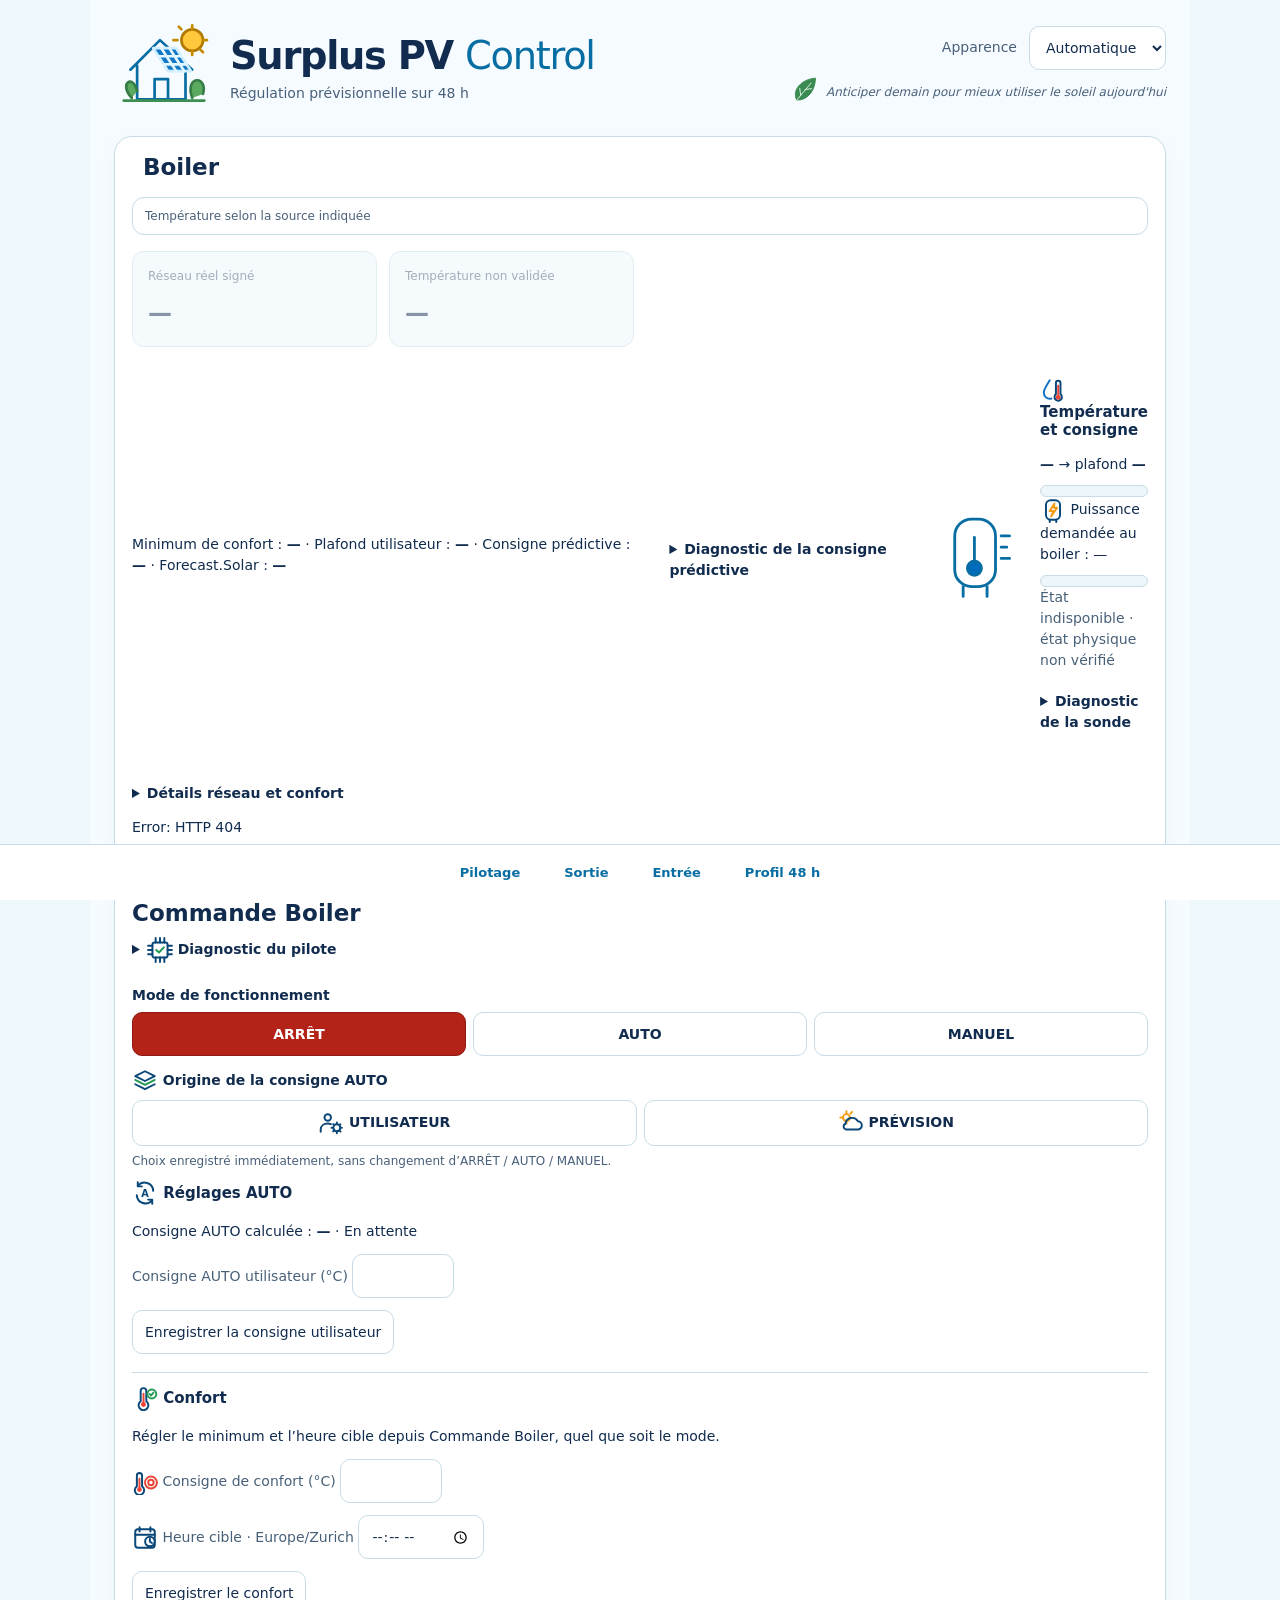
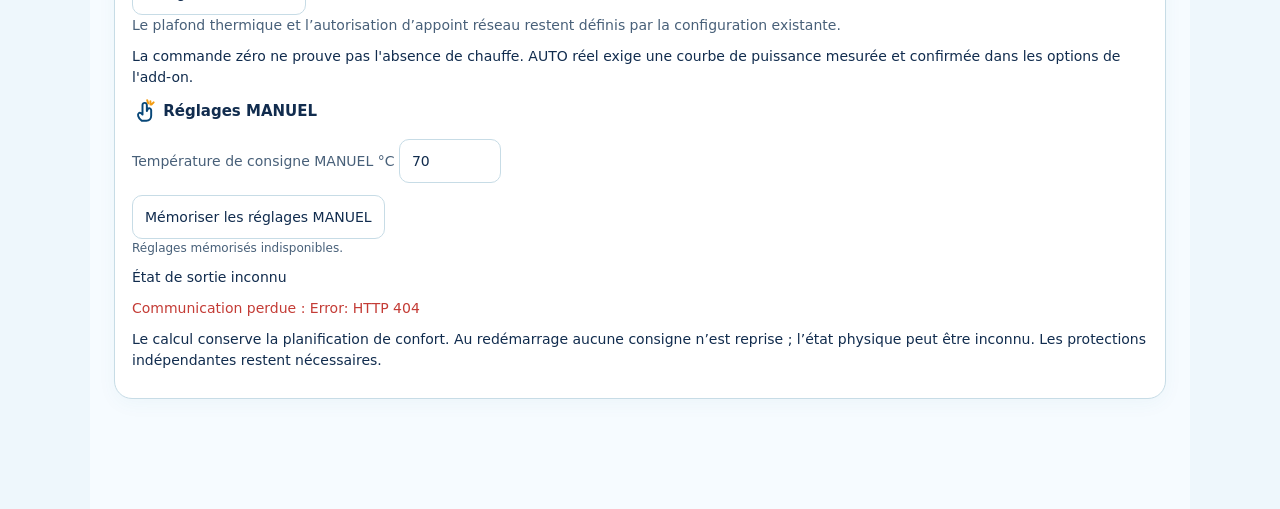
==== commit d4133098: "release: publier Surplus PV 1.0.0-alpha.20 [skip ci]" ====
--- a/haos_diagnostic/web/boiler.html
+++ b/haos_diagnostic/web/boiler.html
@@ -2,13 +2,21 @@
  <h2>Commande Boiler</h2>
  <details><summary><svg class="spv-icon b3-icon" viewbox="0 0 24 24" aria-hidden="true" data-variant="B"><rect x="5" y="5" width="14" height="14" rx="2"></rect><path d="M8 1v4M12 1v4M16 1v4M8 19v4M12 19v4M16 19v4M1 8h4M1 12h4M1 16h4M19 8h4M19 12h4M19 16h4"></path><path d="m8.5 12 2.6 2.3 4.4-4.8" class="green-stroke"></path></svg> Diagnostic du pilote</summary><p id="output-driver" role="status">Connexion au pilote…</p><p id="output-calibration">Calibration non disponible.</p><p id="calibration-history">Relevés historiques en attente.</p><button id="output-recover" type="button">Arrêt et réinitialiser le DAC à zéro</button></details>
  <div class="mode-heading">Mode de fonctionnement</div><div class="mode-switch" role="group" aria-label="Mode de fonctionnement"><button type="button" data-output-mode="AUTO" class="stop-mode">ARRÊT</button><button type="button" data-output-mode="AUTO_REEL">AUTO</button><button type="button" data-output-mode="MANUEL_REEL">MANUEL</button></div><select id="output-mode" class="mode-native" aria-label="Mode de fonctionnement"><option value="AUTO">ARRÊT</option><option value="AUTO_REEL">AUTO</option><option value="MANUEL_REEL">MANUEL</option></select>
+ <div class="mode-heading" id="auto-source-heading"><svg class="spv-icon b3-icon" viewbox="0 0 24 24" aria-hidden="true" data-variant="C"><path d="M12 3 21 7.5 12 12 3 7.5z"></path><path d="m3 11 9 4.5 9-4.5" class="green-stroke"></path><path d="m3 15 9 4.5 9-4.5"></path></svg> Origine de la consigne AUTO</div>
+ <div id="auto-source-switch" class="mode-switch auto-source-switch" role="group" aria-labelledby="auto-source-heading"><button type="button" data-auto-source="user" aria-pressed="false"><svg class="spv-icon b3-icon" viewbox="0 0 24 24" aria-hidden="true" data-variant="C"><circle cx="9" cy="7" r="3"></circle><path d="M2.5 20v-2c0-3.4 2.9-5.5 6.5-5.5 1.1 0 2 .2 2.9.6"></path><circle cx="17.4" cy="16.4" r="3.2"></circle><path d="M17.4 11.5v1.3M17.4 20v1.4M12.5 16.4h1.4M20.7 16.4H22M14 13l.9.9M19.8 19l1 1M20.7 13.2l-.9.8M14 19.7l.9-.8"></path></svg> UTILISATEUR</button><button type="button" data-auto-source="forecast" aria-pressed="false"><svg class="spv-icon b3-icon" viewbox="0 0 24 24" aria-hidden="true" data-variant="A"><circle cx="7.8" cy="7" r="3.2" class="orange-stroke"></circle><path d="M7.8 1.2V3M7.8 11v1.4M2.1 7h2M11.5 3.3l1.5-1.6" class="orange-stroke"></path><path d="M7.4 18H18a3.8 3.8 0 0 0 .4-7.6 6.2 6.2 0 0 0-11.5 2.3A2.8 2.8 0 0 0 7.4 18Z"></path></svg> PRÉVISION</button></div>
+ <select id="auto-source" class="mode-native" aria-label="Origine de la consigne AUTO"><option value="user">Utilisateur</option><option value="forecast">Prévision</option></select>
+ <p class="muted">Choix enregistré immédiatement, sans changement d’ARRÊT / AUTO / MANUEL.</p><p id="auto-source-result" role="status" aria-live="polite"></p>
  <section class="auto-settings"><h3><svg class="spv-icon b3-icon" viewbox="0 0 24 24" aria-hidden="true" data-variant="B"><path d="M19.6 10A8 8 0 0 0 5.3 5.5M4.4 14a8 8 0 0 0 14.3 4.5"></path><path d="m5.3 2 .1 3.7 3.7.2M18.7 22l-.1-3.7-3.7-.2"></path><text x="12" y="15.5" font-size="9" text-anchor="middle" stroke="none" fill="currentColor" font-weight="800">A</text></svg> Réglages AUTO</h3>
  <p>Consigne AUTO calculée : <strong id="auto-effective">—</strong> · <span id="auto-origin">En attente</span></p>
- <form id="auto-settings-form"><label><svg class="spv-icon b3-icon" viewbox="0 0 24 24" aria-hidden="true" data-variant="C"><path d="M12 3 21 7.5 12 12 3 7.5z"></path><path d="m3 11 9 4.5 9-4.5" class="green-stroke"></path><path d="m3 15 9 4.5 9-4.5"></path></svg> Origine <svg class="spv-icon b3-icon" viewbox="0 0 24 24" aria-hidden="true" data-variant="C"><circle cx="9" cy="7" r="3"></circle><path d="M2.5 20v-2c0-3.4 2.9-5.5 6.5-5.5 1.1 0 2 .2 2.9.6"></path><circle cx="17.4" cy="16.4" r="3.2"></circle><path d="M17.4 11.5v1.3M17.4 20v1.4M12.5 16.4h1.4M20.7 16.4H22M14 13l.9.9M19.8 19l1 1M20.7 13.2l-.9.8M14 19.7l.9-.8"></path></svg> Utilisateur / <svg class="spv-icon b3-icon" viewbox="0 0 24 24" aria-hidden="true" data-variant="A"><circle cx="7.8" cy="7" r="3.2" class="orange-stroke"></circle><path d="M7.8 1.2V3M7.8 11v1.4M2.1 7h2M11.5 3.3l1.5-1.6" class="orange-stroke"></path><path d="M7.4 18H18a3.8 3.8 0 0 0 .4-7.6 6.2 6.2 0 0 0-11.5 2.3A2.8 2.8 0 0 0 7.4 18Z"></path></svg> Prévision <select id="auto-source"><option value="user">Utilisateur</option><option value="forecast">Prévision</option></select></label>
+ <form id="auto-settings-form">
  <label>Consigne AUTO utilisateur (°C) <input id="auto-user-target" type="number" min="30" max="80" step="0.5" required></label>
- <fieldset><legend><svg class="spv-icon b3-icon" viewbox="0 0 24 24" aria-hidden="true" data-variant="B"><path d="M8 5.5a2.6 2.6 0 0 1 5.2 0v9.5a4.5 4.5 0 1 1-5.2 0z"></path><path d="M10.6 8v9.2" class="red-stroke"></path><circle cx="10.6" cy="18" r="1.4" class="red-fill"></circle><circle cx="18.3" cy="8.3" r="4.1" class="green-stroke"></circle><path d="m16.4 8.4 1.2 1.3 2.2-2.7" class="green-stroke"></path></svg> Confort</legend><label><svg class="spv-icon b3-icon" viewbox="0 0 24 24" aria-hidden="true" data-variant="B"><path d="M4.5 6a2.4 2.4 0 0 1 4.8 0v10a4.3 4.3 0 1 1-4.8 0z"></path><path d="M6.9 9v9" class="red-stroke"></path><circle cx="6.9" cy="19" r="1.3" class="red-fill"></circle><circle cx="17.5" cy="12.5" r="5.5" class="red-stroke"></circle><circle cx="17.5" cy="12.5" r="2.5" class="red-stroke"></circle></svg> Consigne de confort (°C) <input id="comfort-target" type="number" min="30" max="80" step="0.5" required></label>
- <label><svg class="spv-icon b3-icon" viewbox="0 0 24 24" aria-hidden="true" data-variant="C"><rect x="3" y="4" width="18" height="17" rx="2.5"></rect><path d="M3 9h18M7 2v4M17 2v4"></path><circle cx="16.5" cy="15.3" r="4.4" class="icon-bg"></circle><path d="M16.5 12.7v2.7l1.9 1.2"></path></svg> Heure cible · Europe/Zurich <input id="comfort-time" type="time" required></label></fieldset>
- <button type="submit">Enregistrer les réglages AUTO</button><p id="auto-settings-result" role="status"></p></form></section>
+ <button type="submit">Enregistrer la consigne utilisateur</button><p id="auto-settings-result" role="status" aria-live="polite"></p></form></section>
+ <section id="comfort-settings" class="comfort-settings"><h3><svg class="spv-icon b3-icon" viewbox="0 0 24 24" aria-hidden="true" data-variant="B"><path d="M8 5.5a2.6 2.6 0 0 1 5.2 0v9.5a4.5 4.5 0 1 1-5.2 0z"></path><path d="M10.6 8v9.2" class="red-stroke"></path><circle cx="10.6" cy="18" r="1.4" class="red-fill"></circle><circle cx="18.3" cy="8.3" r="4.1" class="green-stroke"></circle><path d="m16.4 8.4 1.2 1.3 2.2-2.7" class="green-stroke"></path></svg> Confort</h3><p>Régler le minimum et l’heure cible depuis Commande Boiler, quel que soit le mode.</p>
+ <form id="comfort-settings-form"><label><svg class="spv-icon b3-icon" viewbox="0 0 24 24" aria-hidden="true" data-variant="B"><path d="M4.5 6a2.4 2.4 0 0 1 4.8 0v10a4.3 4.3 0 1 1-4.8 0z"></path><path d="M6.9 9v9" class="red-stroke"></path><circle cx="6.9" cy="19" r="1.3" class="red-fill"></circle><circle cx="17.5" cy="12.5" r="5.5" class="red-stroke"></circle><circle cx="17.5" cy="12.5" r="2.5" class="red-stroke"></circle></svg> Consigne de confort (°C) <input id="comfort-target" type="number" min="30" max="80" step="0.5" required></label>
+ <label><svg class="spv-icon b3-icon" viewbox="0 0 24 24" aria-hidden="true" data-variant="C"><rect x="3" y="4" width="18" height="17" rx="2.5"></rect><path d="M3 9h18M7 2v4M17 2v4"></path><circle cx="16.5" cy="15.3" r="4.4" class="icon-bg"></circle><path d="M16.5 12.7v2.7l1.9 1.2"></path></svg> Heure cible · Europe/Zurich <input id="comfort-time" type="time" required></label>
+ <button type="submit">Enregistrer le confort</button></form>
+ <p id="comfort-settings-result" role="status" aria-live="polite"></p>
+ <p class="muted">Le plafond thermique et l’autorisation d’appoint réseau restent définis par la configuration existante.</p></section>
  <p>La commande zéro ne prouve pas l'absence de chauffe. AUTO réel exige une courbe de puissance mesurée et confirmée dans les options de l'add-on.</p>
   <h3><svg class="spv-icon b3-icon" viewbox="0 0 24 24" aria-hidden="true" data-variant="B"><path d="M9 21c-4-3.1-4-6.3-2.6-7.2.9-.7 2.1.1 3.3 1.4V6.5a2 2 0 0 1 4 0V12l1-2a1.8 1.8 0 0 1 3 1.1v5.2c0 2.6-1.7 4.7-4.5 4.7z"></path><path d="M17 3v3M20 4l-2 2M14 2l1 3" class="orange-stroke"></path></svg> Réglages MANUEL</h3><label>Température de consigne MANUEL °C <input id="manual-target" type="number" min="30" max="80" step="0.5" value="70"></label>
  <button type="button" id="manual-save">Mémoriser les réglages MANUEL</button><span id="manual-save-result" role="status"></span><p id="manual-saved" class="muted">Réglages mémorisés indisponibles.</p>
@@ -19,17 +27,19 @@
  </div>
  <p id="output-state" role="status"></p><p id="output-error" role="alert"></p>
  <p>Le calcul conserve la planification de confort. Au redémarrage aucune consigne n’est reprise ; l’état physique peut être inconnu. Les protections indépendantes restent nécessaires.</p>
-</section></main><nav class="bottom" aria-label="Navigation"><a href="./#entrees" class="nav-button">Entrées</a><a href="./#sorties" class="nav-button">Sorties</a><a href="./#profil" class="nav-button">Profil 48 h</a></nav><script>
+</section></main><nav class="bottom" aria-label="Navigation"><a href="./#pilotage" class="nav-button">Pilotage</a><a href="./#sorties" class="nav-button">Sortie</a><a href="./#entrees" class="nav-button">Entrée</a><a href="./#profil" class="nav-button">Profil 48 h</a></nav><script>
 "use strict";
 const $=id=>document.getElementById(id);
 const good=n=>typeof n==="number"&&Number.isFinite(n);
 const watts=n=>good(n)?Math.round(n).toLocaleString("fr-CH")+" W":"—";
 const deg=n=>good(n)?n.toLocaleString("fr-CH",{maximumFractionDigits:1})+" °C":"—";
-let manualPreferenceLoaded=false;
+let manualPreferenceLoaded=false,autoSourceBusy=false,autoDirty=false,comfortDirty=false,statusSerial=0;
+function paintAutoSource(source){$('auto-source').value=source;document.querySelectorAll('[data-auto-source]').forEach(b=>b.setAttribute('aria-pressed',String(b.dataset.autoSource===source)));}
 async function refresh(){
+ const serial=++statusSerial;
  try{
   const r=await fetch("./api/status",{cache:"no-store"});if(!r.ok)throw Error("HTTP "+r.status);
-  const p=await r.json(),o=p.options||{},w=p.weather||{};document.body.classList.remove("disconnected");
+  const p=await r.json();if(serial!==statusSerial)return;const o=p.options||{},w=p.weather||{};document.body.classList.remove("disconnected");
   $("k-grid").textContent=watts(p.meter_w);
   const obs=p.output_control||{},age=(Date.now()-Date.parse(obs.temperature_at||''))/1000;
   const real=p.temperature_source==="HOME_ASSISTANT",fresh=real&&good(obs.temperature_c)&&Number.isFinite(age)&&age>=-2&&age<=(o.boiler_temperature_max_age_seconds??60);
@@ -44,14 +54,15 @@
   $('auto-effective').textContent=deg(a.target_c);
   $('auto-origin').textContent=({'user':'Utilisateur','forecast':'Prévision','weather_fallback':'Météo · repli'})[a.source]||'Indisponible';
   if(!applied) $('auto-origin').textContent+=' · valeur prévue, non appliquée';
-  if(!document.querySelector('#auto-settings-form:focus-within')){
-   $('auto-source').value=o.predictive_target_enabled?'forecast':'user';
+  if(!autoSourceBusy)paintAutoSource(o.predictive_target_enabled?'forecast':'user');
+  if(!autoDirty&&!document.querySelector('#auto-settings-form:focus-within'))
    $('auto-user-target').value=o.boiler_ceiling_configured?(o.auto_target_c??o.boiler_max_temp_c):'';
+  if(!comfortDirty&&!document.querySelector('#comfort-settings-form:focus-within')){
    $('comfort-target').value=o.weather_min_c; $('comfort-time').value=o.comfort_time;
   }
   $('auto-user-target').max=o.boiler_max_temp_c; $('comfort-target').max=o.boiler_max_temp_c;
   $('comfort-target').disabled=!!o.use_addon_settings;$('comfort-time').disabled=!!o.use_addon_settings;
-  if(o.use_addon_settings) $('auto-settings-result').textContent='Confort contrôlé par les options Supervisor.';
+  if(o.use_addon_settings) $('comfort-settings-result').textContent='Confort piloté par Supervisor ; désactiver « use_addon_settings » dans les options de l’add-on pour modifier ici.';
   window.b3Token=p.weather_toggle_token; window.b3Options=o;
   $('manual-saved').textContent='Mémorisé : '+deg(o.manual_target_c)+' · '+(good(o.manual_percent)?o.manual_percent+' %':'—')+' ; aucune commande n’est réappliquée au redémarrage.';
   if(!manualPreferenceLoaded && o.manual_target_c!=null && document.activeElement!==$('manual-target')){
@@ -61,7 +72,7 @@
   const freshPred=pred.status==='OK'&&Number.isFinite(Date.parse(pred.calculated_at))&&Number.isFinite(Date.parse(pred.source_updated_at))&&[pred.calculated_at,pred.source_updated_at].every(t=>{const a=(Date.now()-Date.parse(t))/1000;return a>=-300&&a<=10800});
   $('predict-min').textContent=deg(o.weather_min_c);$('predict-max').textContent=o.boiler_ceiling_configured?deg(o.boiler_max_temp_c):'Non configuré';
   $('predict-target').textContent=freshPred?deg(pred.target_c):'—';$('predict-status').textContent=!o.predictive_target_enabled?'Désactivé':freshPred?'Disponible':'Indisponible — repli Alpha.17';
-  $('predict-detail').textContent='Horizon : '+(pred.horizon_end||'—')+' · PV brut : '+(pred.pv_potential_kwh??'—')+' kWh · besoin thermique : '+(pred.thermal_energy_kwh??'—')+' kWh · source mise à jour : '+(pred.source_updated_at||'—')+' · calcul : '+(pred.calculated_at||'—')+' · hystérésis : '+(pred.hysteresis||'—')+' · '+(freshPred?(pred.reason||''):'Repli sur le comportement Alpha.17. '+(pred.reason||''));
+  $('predict-detail').textContent='Horizon : '+(pred.horizon_end||'—')+' · PV brut'+(pred.coverage_status==='PARTIAL'?' (borne basse)':'')+' : '+(pred.pv_potential_kwh??'—')+' kWh · besoin thermique : '+(pred.thermal_energy_kwh??'—')+' kWh · source mise à jour : '+(pred.source_updated_at||'—')+' · calcul : '+(pred.calculated_at||'—')+' · hystérésis : '+(pred.hysteresis||'—')+' · couverture : '+(pred.covered_hours??'—')+' h connues, '+(pred.missing_hours??'—')+' h absentes'+(pred.first_missing_hour?' (première lacune : '+pred.first_missing_hour+')':'')+' · '+(freshPred?(pred.reason||''):'Repli sur le comportement Alpha.17. '+(pred.reason||''));
   const weatherAge=(Date.now()-Date.parse(w.forecast_timestamp||''))/1000;
   const freshWeather=o.weather_enabled&&w.status==='ADAPTIVE'&&Number.isFinite(weatherAge)&&weatherAge>=-300&&weatherAge<=10800;
   const predictiveActive=o.predictive_target_enabled&&freshPred;
@@ -81,17 +92,31 @@
   const instant=value=>typeof value==='string'&&Number.isFinite(Date.parse(value))?new Date(value).toLocaleString('fr-CH',{timeZone:'Europe/Zurich',day:'2-digit',month:'2-digit',hour:'2-digit',minute:'2-digit',timeZoneName:'shortOffset'}):'—';
   $("comfort-details").textContent="Minimum à "+instant(c.deadline)+" · dernier départ prudent "+instant(c.latest_start)+" · appoint demandé "+watts(c.backup_power_w)+" · appoint "+(o.grid_backup_enabled?'autorisé pour le minimum':'interdit')+".";
 
- }catch(err){document.body.classList.add("disconnected");$("conn-dot").className="statusdot bad";$("conn-text").textContent=String(err);$("comfort-state").textContent="Plan périmé : communication perdue";}
+ }catch(err){if(serial!==statusSerial)return;document.body.classList.add("disconnected");$("conn-dot").className="statusdot bad";$("conn-text").textContent=String(err);$("comfort-state").textContent="Plan périmé : communication perdue";}
 }
 async function savePreferences(command, resultId){
  try{const r=await fetch('./api/preferences',{method:'POST',headers:{'Content-Type':'application/json'},body:JSON.stringify({token:window.b3Token,command})});
   if(!r.ok){let message='HTTP '+r.status;try{message=(await r.json()).error||message}catch(_){}throw Error(message)}
-  $(resultId).textContent='Réglages enregistrés.';await refresh();
- }catch(e){$(resultId).textContent='Enregistrement impossible : '+e.message;}}
-$('auto-settings-form').onsubmit=e=>{e.preventDefault();const values={auto_target_c:Number($('auto-user-target').value),predictive_target_enabled:$('auto-source').value==='forecast'};
- if(!window.b3Options?.use_addon_settings){values.weather_min_c=Number($('comfort-target').value);values.comfort_time=$('comfort-time').value;}
- savePreferences(values,'auto-settings-result');};
-$('manual-save').onclick=()=>savePreferences({manual_target_c:Number($('manual-target').value),manual_percent:Number($('manual-power').value)},'manual-save-result');
+  ++statusSerial;$(resultId).textContent='Réglages enregistrés.';return true;
+ }catch(e){$(resultId).textContent='Enregistrement impossible : '+e.message;return false;}}
+$('auto-settings-form').addEventListener('input',()=>{autoDirty=true;});
+$('comfort-settings-form').addEventListener('input',()=>{comfortDirty=true;});
+$('auto-settings-form').onsubmit=async e=>{e.preventDefault();const value=$('auto-user-target').value;
+ if(await savePreferences({auto_target_c:Number(value)},'auto-settings-result')){if($('auto-user-target').value===value)autoDirty=false;await refresh();}};
+$('comfort-settings-form').onsubmit=async e=>{e.preventDefault();if(window.b3Options?.use_addon_settings){$('comfort-settings-result').textContent='Confort piloté par Supervisor : modification refusée.';return;}
+ const temp=$('comfort-target').value,time=$('comfort-time').value;
+ if(await savePreferences({weather_min_c:Number(temp),comfort_time:time},'comfort-settings-result')){if($('comfort-target').value===temp&&$('comfort-time').value===time)comfortDirty=false;await refresh();}};
+document.querySelectorAll('[data-auto-source]').forEach(button=>button.addEventListener('click',async()=>{
+ const source=button.dataset.autoSource;
+ if(autoSourceBusy||!window.b3Options||$('auto-source').value===source)return;
+ const previous=$('auto-source').value;
+ autoSourceBusy=true;document.querySelectorAll('[data-auto-source]').forEach(b=>b.disabled=true);
+ try{const saved=await savePreferences({predictive_target_enabled:source==='forecast'},'auto-source-result');
+  if(saved){paintAutoSource(source);window.b3Options.predictive_target_enabled=source==='forecast';}else paintAutoSource(previous);
+ }finally{autoSourceBusy=false;document.querySelectorAll('[data-auto-source]').forEach(b=>b.disabled=false);}
+ await refresh();
+}));
+$('manual-save').onclick=async()=>{if(await savePreferences({manual_target_c:Number($('manual-target').value),manual_percent:Number($('manual-power').value)},'manual-save-result'))await refresh();};
 $("view-history").onclick=()=>{if(document.documentElement.classList.contains('embedded'))parent.location.href='./#profil';else location.href='./#profil';};
 
 refresh();setInterval(refresh,5000);
--- a/haos_diagnostic/web/theme.css
+++ b/haos_diagnostic/web/theme.css
@@ -69,3 +69,8 @@
 .b3-bottom{display:grid;grid-template-columns:minmax(0,1.1fr) minmax(0,1fr);gap:12px;align-items:start;margin-top:12px}.b3-bottom .overview{display:block}.b3-bottom #profil{min-width:0}.b3-bottom #page-inputs{display:grid;grid-template-columns:repeat(2,minmax(0,1fr));gap:8px}.b3-bottom .card{margin:0}
 @media(max-width:1000px){.b3-bottom{grid-template-columns:1fr}}
 @media(max-width:600px){.b3-bottom #page-inputs{display:block}.b3-bottom .card{margin-bottom:8px}}
+
+/* AUTO source selection mirrors the existing accessible output-mode buttons. */
+.mode-switch.auto-source-switch{grid-template-columns:repeat(2,minmax(0,1fr));margin-bottom:6px}
+.comfort-settings{border-top:1px solid var(--border-ui);margin-top:18px;padding-top:12px}
+#auto-source-result:empty,#comfort-settings-result:empty{display:none}
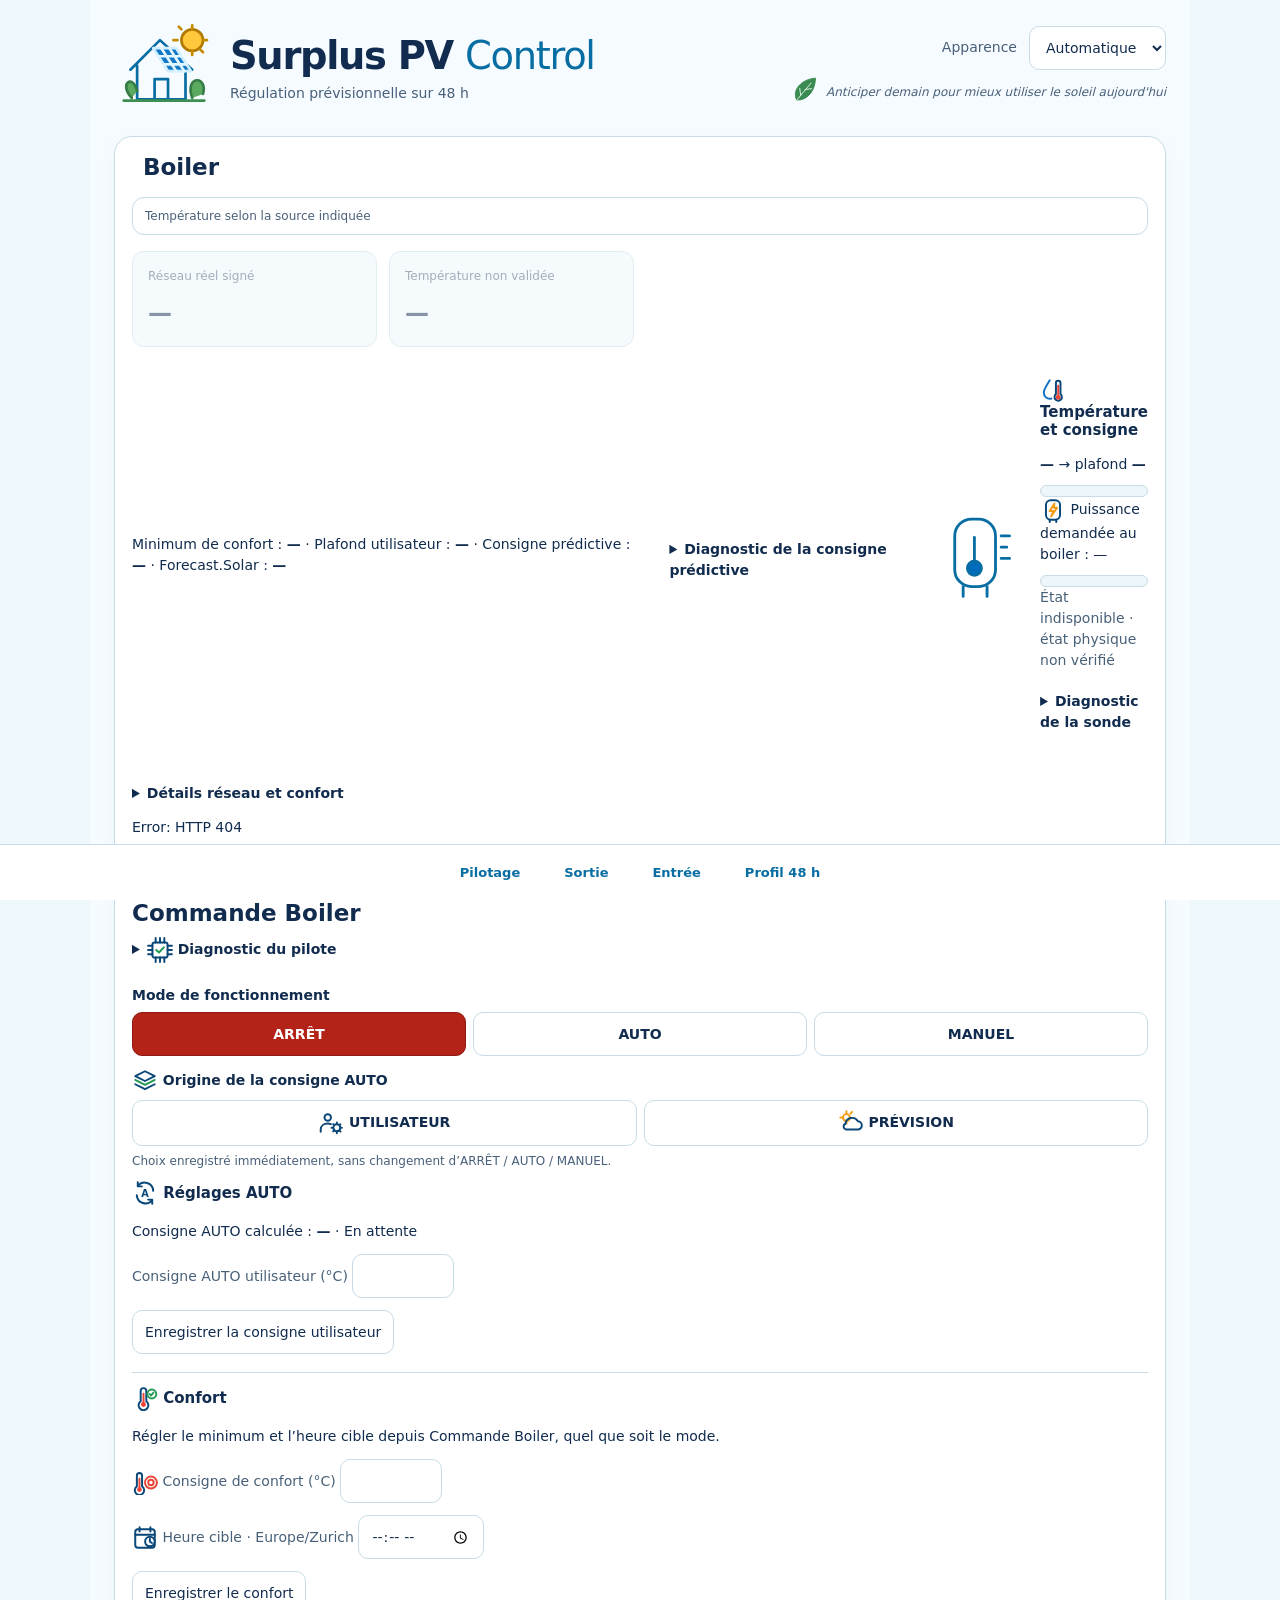
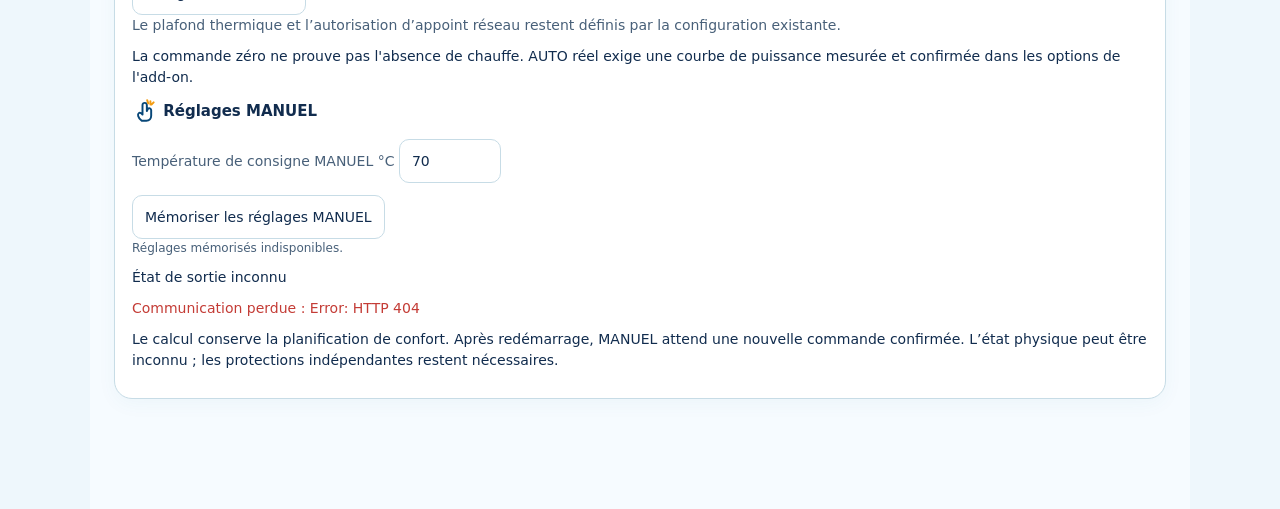
==== commit ee135ea6: "release: publish Surplus PV 1.0.0-alpha.22 [skip ci] Source: 5b508706e35fea74ad57729d6f27ee4875bfdc6" ====
--- a/haos_diagnostic/web/boiler.html
+++ b/haos_diagnostic/web/boiler.html
@@ -25,8 +25,8 @@
   <label><svg class="spv-icon b3-icon" viewbox="0 0 24 24" aria-hidden="true" data-variant="B"><path d="M5 17a8 8 0 1 1 14 0"></path><path d="M12 14.5 17 9"></path><circle cx="12" cy="14.5" r="1.3" class="blue-fill"></circle><path d="M8 20h8M7 8l-1.2-1.2M17 8l1.2-1.2M12 5V3"></path></svg> Commande DAC <output id="manual-percent">0 %</output><input id="manual-power" type="range" min="0" max="100" step="1" value="0"></label>
   <p>La puissance réelle n'est pas calibrée. En mode réel, 0 % demande 0 mA ; cela ne constitue pas une coupure de sécurité.</p>
  </div>
- <p id="output-state" role="status"></p><p id="output-error" role="alert"></p>
- <p>Le calcul conserve la planification de confort. Au redémarrage aucune consigne n’est reprise ; l’état physique peut être inconnu. Les protections indépendantes restent nécessaires.</p>
+ <p id="output-restore" role="status"></p><p id="output-state" role="status"></p><p id="output-error" role="alert"></p>
+ <p>Le calcul conserve la planification de confort. Après redémarrage, MANUEL attend une nouvelle commande confirmée. L’état physique peut être inconnu ; les protections indépendantes restent nécessaires.</p>
 </section></main><nav class="bottom" aria-label="Navigation"><a href="./#pilotage" class="nav-button">Pilotage</a><a href="./#sorties" class="nav-button">Sortie</a><a href="./#entrees" class="nav-button">Entrée</a><a href="./#profil" class="nav-button">Profil 48 h</a></nav><script>
 "use strict";
 const $=id=>document.getElementById(id);
--- a/haos_diagnostic/web/theme.css
+++ b/haos_diagnostic/web/theme.css
@@ -74,3 +74,17 @@
 .mode-switch.auto-source-switch{grid-template-columns:repeat(2,minmax(0,1fr));margin-bottom:6px}
 .comfort-settings{border-top:1px solid var(--border-ui);margin-top:18px;padding-top:12px}
 #auto-source-result:empty,#comfort-settings-result:empty{display:none}
+/* Application state: five aligned columns on desktop and readable cards on phones. */
+.application-health{margin:12px 0;border-top:4px solid var(--border-ui)}
+.application-health[data-state="OK"]{border-top-color:#238447}.application-health[data-state="ALARME"]{border-top-color:#bd5700}
+.application-health-heading{display:flex;align-items:center;justify-content:space-between;gap:12px;flex-wrap:wrap}
+.application-health-heading h2{margin:0}.application-health-icon{color:var(--nature);font-size:1.35em}.application-global{display:flex;align-items:center;gap:8px;flex-wrap:wrap}
+.application-badge{display:inline-block;justify-self:start;border-radius:999px;padding:3px 10px;color:#fff;background:#465864;font-size:12px;line-height:1.4;font-weight:750;white-space:nowrap}
+.application-badge[data-state="OK"]{background:#176b36}.application-badge[data-state="DEFAUT"],.application-badge[data-state="ALARME"]{background:#a24400}
+.application-alarm-head,.application-alarm{display:grid;grid-template-columns:65px minmax(160px,1.2fr) minmax(95px,.55fr) minmax(170px,1.4fr) minmax(145px,.9fr);align-items:center;gap:12px}
+.application-alarm-head{padding:10px;font-weight:700;border-bottom:1px solid var(--border-ui)}
+.application-alarms{display:grid}.application-alarm{padding:12px 10px;border-bottom:1px solid var(--border-ui);min-width:0}
+.application-alarm:last-child{border-bottom:0}.application-alarm p{margin:0;overflow-wrap:anywhere}.application-alarm strong{overflow-wrap:anywhere}.application-alarm time{font-size:12px;overflow-wrap:anywhere}
+.application-alarm-id{justify-self:start;background:var(--panel-soft);border:1px solid var(--border-ui);padding:3px 6px;border-radius:6px;font-weight:700}
+@media(max-width:850px){.application-alarm-head{display:none}.application-alarms{gap:8px}.application-alarm{grid-template-columns:auto minmax(0,1fr) auto;align-items:start;gap:5px 8px;border:1px solid var(--border-ui);border-radius:9px}.application-alarm p,.application-alarm time{grid-column:1/-1}.application-alarm strong{min-width:0}}
+@media(max-width:430px){.application-alarm{grid-template-columns:auto minmax(0,1fr)}.application-alarm .application-badge{grid-column:1/-1}}
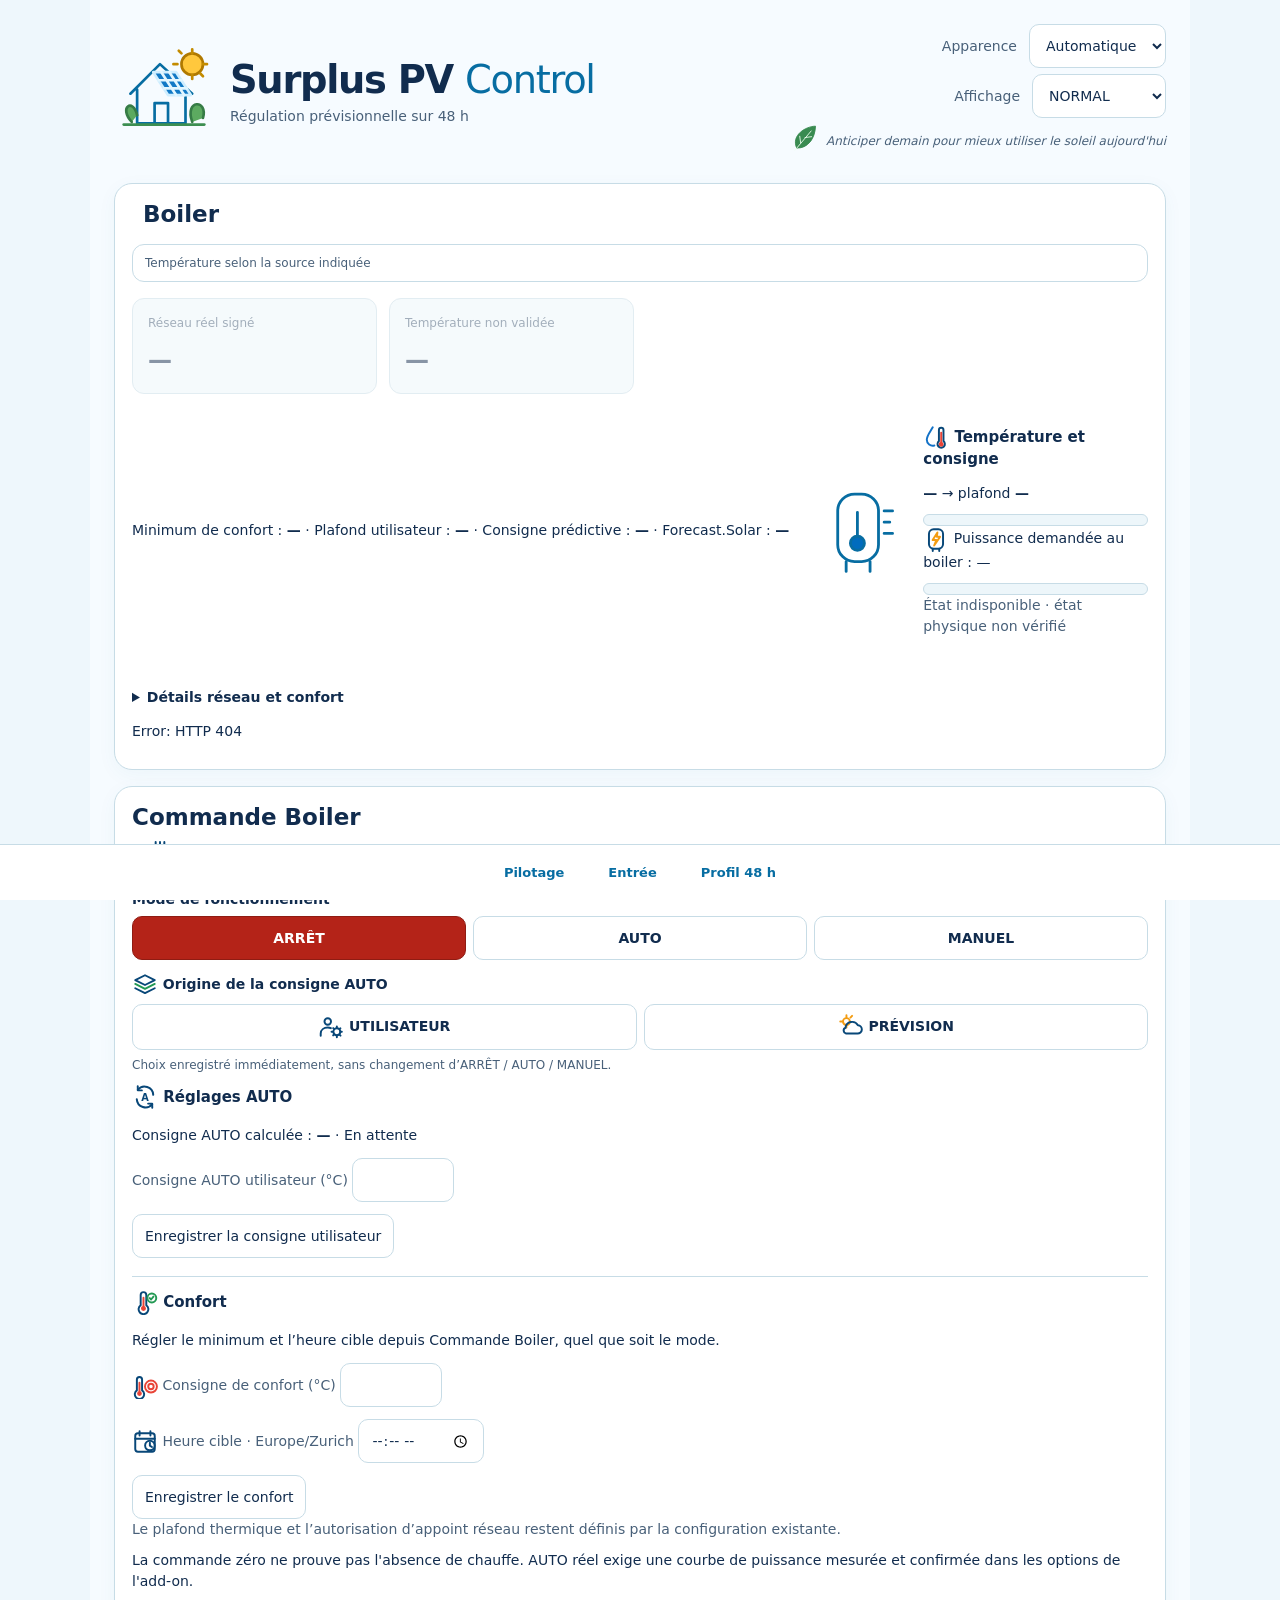
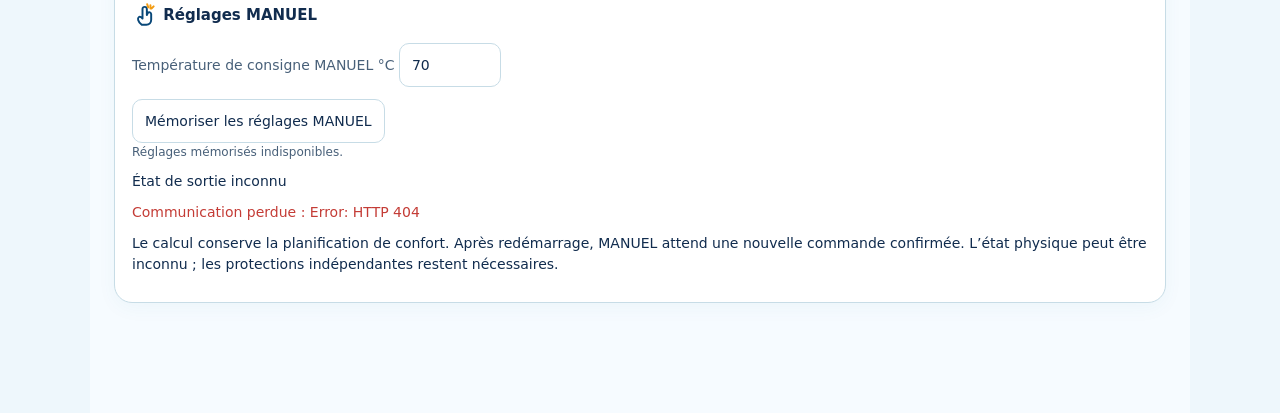
==== commit 86a99bb9: "release: publish Surplus PV 1.0.0-alpha.25" ====
--- a/haos_diagnostic/web/boiler.html
+++ b/haos_diagnostic/web/boiler.html
@@ -1,6 +1,6 @@
-<!doctype html><html lang="fr"><head><meta charset="utf-8"><meta name="viewport" content="width=device-width,initial-scale=1,viewport-fit=cover"><title>Surplus PV · Boiler</title><link rel="stylesheet" href="./theme.css"><script>if(new URLSearchParams(location.search).has("embed"))document.documentElement.classList.add("embedded");</script><script src="./theme.js"></script><script src="./ui.js" defer></script><script src="./power-gauge.js" defer></script><script src="./output.js" defer></script></head><body><main class="app boiler-page"><header class="head"><div class="brand"><span class="brand-icon" data-icon="house" aria-hidden="true"></span><div><h1>Surplus PV <span>Control</span></h1><p class="subtitle">Régulation prévisionnelle sur 48 h</p></div></div><div class="header-side"><div id="theme-slot"></div><p class="slogan"><span data-icon="leaf" aria-hidden="true"></span>Anticiper demain pour mieux utiliser le soleil aujourd'hui</p></div></header><section class="panel"><div class="section-heading"><span data-icon="boiler"></span><h2>Boiler</h2></div><p class="notice">Température selon la source indiquée</p><div class="boiler-kpis"><article class="kpi"><small>Réseau réel signé</small><strong id="k-grid">—</strong></article><article class="kpi"><small id="water-source-label">Température non validée</small><strong id="k-temp">—</strong></article></div><div class="boiler-status"><p>Minimum de confort : <strong id="predict-min">—</strong> · Plafond utilisateur : <strong id="predict-max">—</strong> · Consigne prédictive : <strong id="predict-target">—</strong> · Forecast.Solar : <strong id="predict-status">—</strong></p><details><summary>Diagnostic de la consigne prédictive</summary><p id="predict-detail">En attente…</p></details><span data-icon="boiler"></span><div><h3><svg class="spv-icon b3-icon" viewbox="0 0 24 24" aria-hidden="true" data-variant="A"><path d="M9 3C7 6.6 3.5 10.7 3.5 14.5a5.5 5.5 0 0 0 7 5.3" class="blue-stroke"></path><path d="M14.7 5.5a2.1 2.1 0 0 1 4.2 0v10.3a3.4 3.4 0 1 1-4.2 0z"></path><path d="M16.8 8v9" class="red-stroke"></path><circle cx="16.8" cy="18.8" r="1.4" class="red-fill"></circle></svg> Température et consigne</h3><p><strong id="boiler-temp">—</strong> → plafond <strong id="target-temp">—</strong></p><div class="thermal-track"><div id="thermal-fill" class="thermal-fill"></div></div><p><svg class="spv-icon b3-icon" viewbox="0 0 24 24" aria-hidden="true" data-variant="A"><rect x="5.5" y="3" width="13" height="18" rx="4.3"></rect><path d="M9 21v2M15 21v2"></path><path d="m13.3 6-4.4 7h3.4l-2 5 5.4-8h-3z" class="orange-stroke"></path></svg> <span id="power-label">Puissance demandée au boiler : —</span></p><div id="power-track" class="thermal-track" role="progressbar" aria-label="Puissance demandée au boiler" aria-valuemin="0" aria-valuemax="100" aria-valuetext="Indisponible"><div id="power-fill" class="thermal-fill"></div></div><p id="power-detail" class="muted">État en attente · état physique non vérifié</p><p id="heat-state"></p><details><summary>Diagnostic de la sonde</summary><p id="boiler-probe-detail" class="muted" role="status">Diagnostic sonde en attente…</p><p>Limites configurées : <span id="boiler-limits">—</span></p></details></div></div><details><summary>Détails réseau et confort</summary><div class="decision"><strong id="grid-health">Connexion…</strong><p id="grid-detail"></p></div><div class="chart-controls"><button id="view-history" class="primary">Graphique unifié et historique</button></div><div class="decision"><strong id="comfort-state">Planification du confort en attente</strong><p id="comfort-details"></p></div><p class="muted">Le secours matériel S2 peut chauffer sur le réseau indépendamment de l’autorisation logicielle.</p></details><p class="statusline"><span id="conn-dot"></span><span id="conn-text" role="status"></span></p></section><section class="panel" id="output-panel">
+<!doctype html><html lang="fr"><head><meta charset="utf-8"><meta name="viewport" content="width=device-width,initial-scale=1,viewport-fit=cover"><title>Surplus PV · Boiler</title><link rel="stylesheet" href="./theme.css"><script>if(new URLSearchParams(location.search).has("embed"))document.documentElement.classList.add("embedded");</script><script src="./theme.js"></script><script src="./ui.js" defer></script><script src="./power-gauge.js" defer></script><script src="./output.js" defer></script></head><body><main class="app boiler-page"><header class="head"><div class="brand"><span class="brand-icon" data-icon="house" aria-hidden="true"></span><div><h1>Surplus PV <span>Control</span></h1><p class="subtitle">Régulation prévisionnelle sur 48 h</p></div></div><div class="header-side"><div id="theme-slot"></div><p class="slogan"><span data-icon="leaf" aria-hidden="true"></span>Anticiper demain pour mieux utiliser le soleil aujourd'hui</p></div></header><section class="panel"><div class="section-heading"><span data-icon="boiler"></span><h2>Boiler</h2></div><p class="notice">Température selon la source indiquée</p><div class="boiler-kpis"><article class="kpi"><small>Réseau réel signé</small><strong id="k-grid">—</strong></article><article class="kpi"><small id="water-source-label">Température non validée</small><strong id="k-temp">—</strong></article></div><div class="boiler-status"><p>Minimum de confort : <strong id="predict-min">—</strong> · Plafond utilisateur : <strong id="predict-max">—</strong> · Consigne prédictive : <strong id="predict-target">—</strong> · Forecast.Solar : <strong id="predict-status">—</strong></p><details class="diagnostic-only"><summary>Diagnostic de la consigne prédictive</summary><p id="predict-detail">En attente…</p></details><span data-icon="boiler"></span><div><h3><svg class="spv-icon b3-icon" viewbox="0 0 24 24" aria-hidden="true" data-variant="A"><path d="M9 3C7 6.6 3.5 10.7 3.5 14.5a5.5 5.5 0 0 0 7 5.3" class="blue-stroke"></path><path d="M14.7 5.5a2.1 2.1 0 0 1 4.2 0v10.3a3.4 3.4 0 1 1-4.2 0z"></path><path d="M16.8 8v9" class="red-stroke"></path><circle cx="16.8" cy="18.8" r="1.4" class="red-fill"></circle></svg> Température et consigne</h3><p><strong id="boiler-temp">—</strong> → plafond <strong id="target-temp">—</strong></p><div class="thermal-track"><div id="thermal-fill" class="thermal-fill"></div></div><p><svg class="spv-icon b3-icon" viewbox="0 0 24 24" aria-hidden="true" data-variant="A"><rect x="5.5" y="3" width="13" height="18" rx="4.3"></rect><path d="M9 21v2M15 21v2"></path><path d="m13.3 6-4.4 7h3.4l-2 5 5.4-8h-3z" class="orange-stroke"></path></svg> <span id="power-label">Puissance demandée au boiler : —</span></p><div id="power-track" class="thermal-track" role="progressbar" aria-label="Puissance demandée au boiler" aria-valuemin="0" aria-valuemax="100" aria-valuetext="Indisponible"><div id="power-fill" class="thermal-fill"></div></div><p id="power-detail" class="muted">État en attente · état physique non vérifié</p><p id="heat-state"></p><details class="diagnostic-only"><summary>Diagnostic de la sonde</summary><p id="boiler-probe-detail" class="muted" role="status">Diagnostic sonde en attente…</p><p>Limites configurées : <span id="boiler-limits">—</span></p></details></div></div><details><summary>Détails réseau et confort</summary><div class="decision"><strong id="grid-health">Connexion…</strong><p id="grid-detail"></p></div><div class="chart-controls"><button id="view-history" class="primary">Graphique unifié et historique</button></div><div class="decision"><strong id="comfort-state">Planification du confort en attente</strong><p id="comfort-details"></p></div><p class="muted">Le secours matériel S2 peut chauffer sur le réseau indépendamment de l’autorisation logicielle.</p></details><p class="statusline"><span id="conn-dot"></span><span id="conn-text" role="status"></span></p></section><section class="panel" id="output-panel">
  <h2>Commande Boiler</h2>
- <details><summary><svg class="spv-icon b3-icon" viewbox="0 0 24 24" aria-hidden="true" data-variant="B"><rect x="5" y="5" width="14" height="14" rx="2"></rect><path d="M8 1v4M12 1v4M16 1v4M8 19v4M12 19v4M16 19v4M1 8h4M1 12h4M1 16h4M19 8h4M19 12h4M19 16h4"></path><path d="m8.5 12 2.6 2.3 4.4-4.8" class="green-stroke"></path></svg> Diagnostic du pilote</summary><p id="output-driver" role="status">Connexion au pilote…</p><p id="output-calibration">Calibration non disponible.</p><p id="calibration-history">Relevés historiques en attente.</p><button id="output-recover" type="button">Arrêt et réinitialiser le DAC à zéro</button></details>
+ <details><summary><svg class="spv-icon b3-icon" viewbox="0 0 24 24" aria-hidden="true" data-variant="B"><rect x="5" y="5" width="14" height="14" rx="2"></rect><path d="M8 1v4M12 1v4M16 1v4M8 19v4M12 19v4M16 19v4M1 8h4M1 12h4M1 16h4M19 8h4M19 12h4M19 16h4"></path><path d="m8.5 12 2.6 2.3 4.4-4.8" class="green-stroke"></path></svg> Diagnostic du pilote</summary><p class="diagnostic-only" id="output-driver" role="status">Connexion au pilote…</p><p class="diagnostic-only" id="output-calibration">Calibration non disponible.</p><p class="diagnostic-only" id="calibration-history">Relevés historiques en attente.</p><button id="output-recover" type="button">Arrêt et réinitialiser le DAC à zéro</button></details>
  <div class="mode-heading">Mode de fonctionnement</div><div class="mode-switch" role="group" aria-label="Mode de fonctionnement"><button type="button" data-output-mode="AUTO" class="stop-mode">ARRÊT</button><button type="button" data-output-mode="AUTO_REEL">AUTO</button><button type="button" data-output-mode="MANUEL_REEL">MANUEL</button></div><select id="output-mode" class="mode-native" aria-label="Mode de fonctionnement"><option value="AUTO">ARRÊT</option><option value="AUTO_REEL">AUTO</option><option value="MANUEL_REEL">MANUEL</option></select>
  <div class="mode-heading" id="auto-source-heading"><svg class="spv-icon b3-icon" viewbox="0 0 24 24" aria-hidden="true" data-variant="C"><path d="M12 3 21 7.5 12 12 3 7.5z"></path><path d="m3 11 9 4.5 9-4.5" class="green-stroke"></path><path d="m3 15 9 4.5 9-4.5"></path></svg> Origine de la consigne AUTO</div>
  <div id="auto-source-switch" class="mode-switch auto-source-switch" role="group" aria-labelledby="auto-source-heading"><button type="button" data-auto-source="user" aria-pressed="false"><svg class="spv-icon b3-icon" viewbox="0 0 24 24" aria-hidden="true" data-variant="C"><circle cx="9" cy="7" r="3"></circle><path d="M2.5 20v-2c0-3.4 2.9-5.5 6.5-5.5 1.1 0 2 .2 2.9.6"></path><circle cx="17.4" cy="16.4" r="3.2"></circle><path d="M17.4 11.5v1.3M17.4 20v1.4M12.5 16.4h1.4M20.7 16.4H22M14 13l.9.9M19.8 19l1 1M20.7 13.2l-.9.8M14 19.7l.9-.8"></path></svg> UTILISATEUR</button><button type="button" data-auto-source="forecast" aria-pressed="false"><svg class="spv-icon b3-icon" viewbox="0 0 24 24" aria-hidden="true" data-variant="A"><circle cx="7.8" cy="7" r="3.2" class="orange-stroke"></circle><path d="M7.8 1.2V3M7.8 11v1.4M2.1 7h2M11.5 3.3l1.5-1.6" class="orange-stroke"></path><path d="M7.4 18H18a3.8 3.8 0 0 0 .4-7.6 6.2 6.2 0 0 0-11.5 2.3A2.8 2.8 0 0 0 7.4 18Z"></path></svg> PRÉVISION</button></div>
@@ -27,7 +27,7 @@
  </div>
  <p id="output-restore" role="status"></p><p id="output-state" role="status"></p><p id="output-error" role="alert"></p>
  <p>Le calcul conserve la planification de confort. Après redémarrage, MANUEL attend une nouvelle commande confirmée. L’état physique peut être inconnu ; les protections indépendantes restent nécessaires.</p>
-</section></main><nav class="bottom" aria-label="Navigation"><a href="./#pilotage" class="nav-button">Pilotage</a><a href="./#sorties" class="nav-button">Sortie</a><a href="./#entrees" class="nav-button">Entrée</a><a href="./#profil" class="nav-button">Profil 48 h</a></nav><script>
+</section></main><nav class="bottom" aria-label="Navigation"><a href="./#pilotage" class="nav-button">Pilotage</a><a href="./#sorties" class="nav-button diagnostic-only">Sortie</a><a href="./#entrees" class="nav-button">Entrée</a><a href="./#profil" class="nav-button">Profil 48 h</a></nav><script>
 "use strict";
 const $=id=>document.getElementById(id);
 const good=n=>typeof n==="number"&&Number.isFinite(n);
--- a/haos_diagnostic/web/theme.css
+++ b/haos_diagnostic/web/theme.css
@@ -35,6 +35,14 @@
 #output-mode[data-mode="AUTO"]{background:#b42318;color:#fff;border-color:#8f1c13;font-weight:800}
 #boiler-frame{display:block;width:100%;min-height:300px;border:0;overflow:hidden}
 html.embedded .head,html.embedded .bottom{display:none}
+html[data-view-mode="normal"] .diagnostic-only{display:none!important}
+html[data-view-mode="normal"] .b3-top{grid-template-columns:minmax(0,1fr)}
+/* The embedded boiler repeats the dashboard's network and temperature KPIs. */
+html.embedded[data-view-mode="normal"] .boiler-kpis,
+html.embedded[data-view-mode="normal"] .boiler-page>section:first-of-type>.notice,
+html.embedded[data-view-mode="normal"] .boiler-page>section:first-of-type>.statusline{display:none}
+.view-choice{margin-top:6px}
+#application-action:empty{display:none}
 html.embedded .app{padding:0;max-width:none}
 .heartbeat-light { display: inline-block; width: 2rem; height: 2rem; margin-left: .4rem; vertical-align: middle; }
 .heartbeat-light svg { width: 100%; height: 100%; fill: none; stroke-linecap: round; stroke-linejoin: round; }
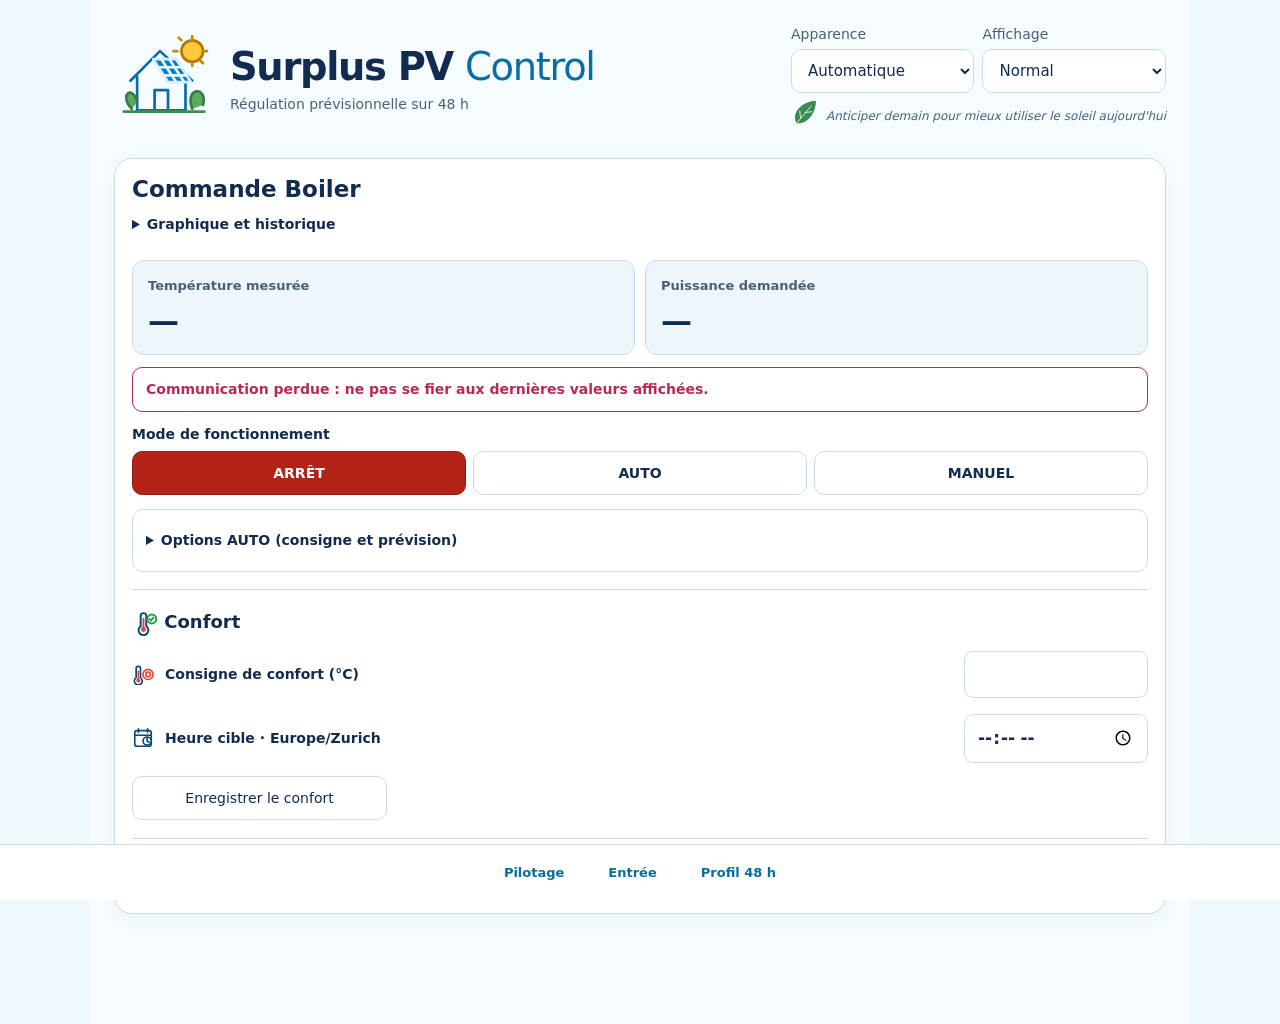
==== commit a675f036: "release: prepare Surplus PV 1.0.0-alpha.28" ====
--- a/haos_diagnostic/web/boiler.html
+++ b/haos_diagnostic/web/boiler.html
@@ -1,32 +1,32 @@
-<!doctype html><html lang="fr"><head><meta charset="utf-8"><meta name="viewport" content="width=device-width,initial-scale=1,viewport-fit=cover"><title>Surplus PV · Boiler</title><link rel="stylesheet" href="./theme.css"><script>if(new URLSearchParams(location.search).has("embed"))document.documentElement.classList.add("embedded");</script><script src="./theme.js"></script><script src="./ui.js" defer></script><script src="./power-gauge.js" defer></script><script src="./output.js" defer></script></head><body><main class="app boiler-page"><header class="head"><div class="brand"><span class="brand-icon" data-icon="house" aria-hidden="true"></span><div><h1>Surplus PV <span>Control</span></h1><p class="subtitle">Régulation prévisionnelle sur 48 h</p></div></div><div class="header-side"><div id="theme-slot"></div><p class="slogan"><span data-icon="leaf" aria-hidden="true"></span>Anticiper demain pour mieux utiliser le soleil aujourd'hui</p></div></header><section class="panel"><div class="section-heading"><span data-icon="boiler"></span><h2>Boiler</h2></div><p class="notice">Température selon la source indiquée</p><div class="boiler-kpis"><article class="kpi"><small>Réseau réel signé</small><strong id="k-grid">—</strong></article><article class="kpi"><small id="water-source-label">Température non validée</small><strong id="k-temp">—</strong></article></div><div class="boiler-status"><p>Minimum de confort : <strong id="predict-min">—</strong> · Plafond utilisateur : <strong id="predict-max">—</strong> · Consigne prédictive : <strong id="predict-target">—</strong> · Forecast.Solar : <strong id="predict-status">—</strong></p><details class="diagnostic-only"><summary>Diagnostic de la consigne prédictive</summary><p id="predict-detail">En attente…</p></details><span data-icon="boiler"></span><div><h3><svg class="spv-icon b3-icon" viewbox="0 0 24 24" aria-hidden="true" data-variant="A"><path d="M9 3C7 6.6 3.5 10.7 3.5 14.5a5.5 5.5 0 0 0 7 5.3" class="blue-stroke"></path><path d="M14.7 5.5a2.1 2.1 0 0 1 4.2 0v10.3a3.4 3.4 0 1 1-4.2 0z"></path><path d="M16.8 8v9" class="red-stroke"></path><circle cx="16.8" cy="18.8" r="1.4" class="red-fill"></circle></svg> Température et consigne</h3><p><strong id="boiler-temp">—</strong> → plafond <strong id="target-temp">—</strong></p><div class="thermal-track"><div id="thermal-fill" class="thermal-fill"></div></div><p><svg class="spv-icon b3-icon" viewbox="0 0 24 24" aria-hidden="true" data-variant="A"><rect x="5.5" y="3" width="13" height="18" rx="4.3"></rect><path d="M9 21v2M15 21v2"></path><path d="m13.3 6-4.4 7h3.4l-2 5 5.4-8h-3z" class="orange-stroke"></path></svg> <span id="power-label">Puissance demandée au boiler : —</span></p><div id="power-track" class="thermal-track" role="progressbar" aria-label="Puissance demandée au boiler" aria-valuemin="0" aria-valuemax="100" aria-valuetext="Indisponible"><div id="power-fill" class="thermal-fill"></div></div><p id="power-detail" class="muted">État en attente · état physique non vérifié</p><p id="heat-state"></p><details class="diagnostic-only"><summary>Diagnostic de la sonde</summary><p id="boiler-probe-detail" class="muted" role="status">Diagnostic sonde en attente…</p><p>Limites configurées : <span id="boiler-limits">—</span></p></details></div></div><details><summary>Détails réseau et confort</summary><div class="decision"><strong id="grid-health">Connexion…</strong><p id="grid-detail"></p></div><div class="chart-controls"><button id="view-history" class="primary">Graphique unifié et historique</button></div><div class="decision"><strong id="comfort-state">Planification du confort en attente</strong><p id="comfort-details"></p></div><p class="muted">Le secours matériel S2 peut chauffer sur le réseau indépendamment de l’autorisation logicielle.</p></details><p class="statusline"><span id="conn-dot"></span><span id="conn-text" role="status"></span></p></section><section class="panel" id="output-panel">
- <h2>Commande Boiler</h2>
- <details><summary><svg class="spv-icon b3-icon" viewbox="0 0 24 24" aria-hidden="true" data-variant="B"><rect x="5" y="5" width="14" height="14" rx="2"></rect><path d="M8 1v4M12 1v4M16 1v4M8 19v4M12 19v4M16 19v4M1 8h4M1 12h4M1 16h4M19 8h4M19 12h4M19 16h4"></path><path d="m8.5 12 2.6 2.3 4.4-4.8" class="green-stroke"></path></svg> Diagnostic du pilote</summary><p class="diagnostic-only" id="output-driver" role="status">Connexion au pilote…</p><p class="diagnostic-only" id="output-calibration">Calibration non disponible.</p><p class="diagnostic-only" id="calibration-history">Relevés historiques en attente.</p><button id="output-recover" type="button">Arrêt et réinitialiser le DAC à zéro</button></details>
+<!doctype html><html lang="fr"><head><meta charset="utf-8"><meta name="viewport" content="width=device-width,initial-scale=1,viewport-fit=cover"><title>Surplus PV · Boiler</title><link rel="stylesheet" href="./theme.css"><script>if(new URLSearchParams(location.search).has("embed"))document.documentElement.classList.add("embedded");</script><script src="./theme.js"></script><script src="./ui.js" defer></script><script src="./power-gauge.js" defer></script><script src="./output.js" defer></script></head><body><main class="app boiler-page"><header class="head"><div class="brand"><span class="brand-icon" data-icon="house" aria-hidden="true"></span><div><h1>Surplus PV <span>Control</span></h1><p class="subtitle">Régulation prévisionnelle sur 48 h</p></div></div><div class="header-side"><div id="theme-slot"></div><p class="slogan"><span data-icon="leaf" aria-hidden="true"></span>Anticiper demain pour mieux utiliser le soleil aujourd'hui</p></div></header><section class="panel"><div class="section-heading"><span data-icon="boiler"></span><h2>Boiler</h2></div><p class="notice">Température selon la source indiquée</p><div class="boiler-kpis"><article class="kpi"><small>Réseau réel signé</small><strong id="k-grid">—</strong></article><article class="kpi"><small id="water-source-label">Température non validée</small><strong id="k-temp">—</strong></article></div><div class="boiler-status"><p>Minimum de confort : <strong id="predict-min">—</strong> · Plafond utilisateur : <strong id="predict-max">—</strong> · Consigne prédictive : <strong id="predict-target">—</strong> · Forecast.Solar : <strong id="predict-status">—</strong></p><details class="diagnostic-only"><summary>Diagnostic de la consigne prédictive</summary><p id="predict-detail">En attente…</p></details><span data-icon="boiler"></span><div><h3><svg class="spv-icon b3-icon" viewbox="0 0 24 24" aria-hidden="true" data-variant="A"><path d="M9 3C7 6.6 3.5 10.7 3.5 14.5a5.5 5.5 0 0 0 7 5.3" class="blue-stroke"></path><path d="M14.7 5.5a2.1 2.1 0 0 1 4.2 0v10.3a3.4 3.4 0 1 1-4.2 0z"></path><path d="M16.8 8v9" class="red-stroke"></path><circle cx="16.8" cy="18.8" r="1.4" class="red-fill"></circle></svg> Température et consigne</h3><p><strong id="boiler-temp">—</strong> → plafond <strong id="target-temp">—</strong></p><div class="thermal-track"><div id="thermal-fill" class="thermal-fill"></div></div><p><svg class="spv-icon b3-icon" viewbox="0 0 24 24" aria-hidden="true" data-variant="A"><rect x="5.5" y="3" width="13" height="18" rx="4.3"></rect><path d="M9 21v2M15 21v2"></path><path d="m13.3 6-4.4 7h3.4l-2 5 5.4-8h-3z" class="orange-stroke"></path></svg> <span id="power-label">Puissance demandée au boiler : —</span></p><div id="power-track" class="thermal-track" role="progressbar" aria-label="Puissance demandée au boiler" aria-valuemin="0" aria-valuemax="100" aria-valuetext="Indisponible"><div id="power-fill" class="thermal-fill"></div></div><p id="power-detail" class="muted">État en attente · état physique non vérifié</p><p id="heat-state"></p><details class="diagnostic-only"><summary>Diagnostic de la sonde</summary><p id="boiler-probe-detail" class="muted" role="status">Diagnostic sonde en attente…</p><p>Limites configurées : <span id="boiler-limits">—</span></p></details></div></div><details><summary>Détails réseau et confort</summary><div class="decision"><strong id="grid-health">Connexion…</strong><p id="grid-detail"></p></div><div class="decision"><strong id="comfort-state">Planification du confort en attente</strong><p id="comfort-details"></p></div><p class="muted">Le secours matériel S2 peut chauffer sur le réseau indépendamment de l’autorisation logicielle.</p></details><p class="statusline"><span id="conn-dot"></span><span id="conn-text" role="status"></span></p></section><section class="panel" id="output-panel">
+  <h2>Commande Boiler</h2><details><summary>Graphique et historique</summary><div class="chart-controls"><button id="view-history" class="primary">Graphique unifié et historique</button></div></details><div class="boiler-quick-state" aria-label="État du boiler"><div><small>Température mesurée</small><strong id="boiler-quick-temp">—</strong></div><div><small id="boiler-quick-power-label">Puissance demandée</small><strong id="boiler-quick-power">—</strong></div></div><p id="boiler-brief" class="boiler-brief" role="status">Lecture de l'état de commande…</p><p id="boiler-alert" class="boiler-alert" role="alert" hidden></p>
+ <details class="diagnostic-only"><summary><svg class="spv-icon b3-icon" viewbox="0 0 24 24" aria-hidden="true" data-variant="B"><rect x="5" y="5" width="14" height="14" rx="2"></rect><path d="M8 1v4M12 1v4M16 1v4M8 19v4M12 19v4M16 19v4M1 8h4M1 12h4M1 16h4M19 8h4M19 12h4M19 16h4"></path><path d="m8.5 12 2.6 2.3 4.4-4.8" class="green-stroke"></path></svg> Diagnostic du pilote</summary><p class="diagnostic-only" id="output-driver" role="status">Connexion au pilote…</p><p class="diagnostic-only" id="output-calibration">Calibration non disponible.</p><p class="diagnostic-only" id="calibration-history">Relevés historiques en attente.</p></details>
  <div class="mode-heading">Mode de fonctionnement</div><div class="mode-switch" role="group" aria-label="Mode de fonctionnement"><button type="button" data-output-mode="AUTO" class="stop-mode">ARRÊT</button><button type="button" data-output-mode="AUTO_REEL">AUTO</button><button type="button" data-output-mode="MANUEL_REEL">MANUEL</button></div><select id="output-mode" class="mode-native" aria-label="Mode de fonctionnement"><option value="AUTO">ARRÊT</option><option value="AUTO_REEL">AUTO</option><option value="MANUEL_REEL">MANUEL</option></select>
- <div class="mode-heading" id="auto-source-heading"><svg class="spv-icon b3-icon" viewbox="0 0 24 24" aria-hidden="true" data-variant="C"><path d="M12 3 21 7.5 12 12 3 7.5z"></path><path d="m3 11 9 4.5 9-4.5" class="green-stroke"></path><path d="m3 15 9 4.5 9-4.5"></path></svg> Origine de la consigne AUTO</div>
+  <details class="boiler-auto-options" id="boiler-auto-options"><summary>Options AUTO (consigne et prévision)</summary><div class="mode-heading" id="auto-source-heading"><svg class="spv-icon b3-icon" viewbox="0 0 24 24" aria-hidden="true" data-variant="C"><path d="M12 3 21 7.5 12 12 3 7.5z"></path><path d="m3 11 9 4.5 9-4.5" class="green-stroke"></path><path d="m3 15 9 4.5 9-4.5"></path></svg> Origine de la consigne AUTO</div>
  <div id="auto-source-switch" class="mode-switch auto-source-switch" role="group" aria-labelledby="auto-source-heading"><button type="button" data-auto-source="user" aria-pressed="false"><svg class="spv-icon b3-icon" viewbox="0 0 24 24" aria-hidden="true" data-variant="C"><circle cx="9" cy="7" r="3"></circle><path d="M2.5 20v-2c0-3.4 2.9-5.5 6.5-5.5 1.1 0 2 .2 2.9.6"></path><circle cx="17.4" cy="16.4" r="3.2"></circle><path d="M17.4 11.5v1.3M17.4 20v1.4M12.5 16.4h1.4M20.7 16.4H22M14 13l.9.9M19.8 19l1 1M20.7 13.2l-.9.8M14 19.7l.9-.8"></path></svg> UTILISATEUR</button><button type="button" data-auto-source="forecast" aria-pressed="false"><svg class="spv-icon b3-icon" viewbox="0 0 24 24" aria-hidden="true" data-variant="A"><circle cx="7.8" cy="7" r="3.2" class="orange-stroke"></circle><path d="M7.8 1.2V3M7.8 11v1.4M2.1 7h2M11.5 3.3l1.5-1.6" class="orange-stroke"></path><path d="M7.4 18H18a3.8 3.8 0 0 0 .4-7.6 6.2 6.2 0 0 0-11.5 2.3A2.8 2.8 0 0 0 7.4 18Z"></path></svg> PRÉVISION</button></div>
  <select id="auto-source" class="mode-native" aria-label="Origine de la consigne AUTO"><option value="user">Utilisateur</option><option value="forecast">Prévision</option></select>
- <p class="muted">Choix enregistré immédiatement, sans changement d’ARRÊT / AUTO / MANUEL.</p><p id="auto-source-result" role="status" aria-live="polite"></p>
+  <p class="muted diagnostic-only">Choix enregistré immédiatement, sans changement d’ARRÊT / AUTO / MANUEL.</p><p id="auto-source-result" role="status" aria-live="polite"></p>
  <section class="auto-settings"><h3><svg class="spv-icon b3-icon" viewbox="0 0 24 24" aria-hidden="true" data-variant="B"><path d="M19.6 10A8 8 0 0 0 5.3 5.5M4.4 14a8 8 0 0 0 14.3 4.5"></path><path d="m5.3 2 .1 3.7 3.7.2M18.7 22l-.1-3.7-3.7-.2"></path><text x="12" y="15.5" font-size="9" text-anchor="middle" stroke="none" fill="currentColor" font-weight="800">A</text></svg> Réglages AUTO</h3>
  <p>Consigne AUTO calculée : <strong id="auto-effective">—</strong> · <span id="auto-origin">En attente</span></p>
  <form id="auto-settings-form">
  <label>Consigne AUTO utilisateur (°C) <input id="auto-user-target" type="number" min="30" max="80" step="0.5" required></label>
- <button type="submit">Enregistrer la consigne utilisateur</button><p id="auto-settings-result" role="status" aria-live="polite"></p></form></section>
- <section id="comfort-settings" class="comfort-settings"><h3><svg class="spv-icon b3-icon" viewbox="0 0 24 24" aria-hidden="true" data-variant="B"><path d="M8 5.5a2.6 2.6 0 0 1 5.2 0v9.5a4.5 4.5 0 1 1-5.2 0z"></path><path d="M10.6 8v9.2" class="red-stroke"></path><circle cx="10.6" cy="18" r="1.4" class="red-fill"></circle><circle cx="18.3" cy="8.3" r="4.1" class="green-stroke"></circle><path d="m16.4 8.4 1.2 1.3 2.2-2.7" class="green-stroke"></path></svg> Confort</h3><p>Régler le minimum et l’heure cible depuis Commande Boiler, quel que soit le mode.</p>
+  <button type="submit">Enregistrer la consigne utilisateur</button><p id="auto-settings-result" role="status" aria-live="polite"></p></form></section></details>
+  <section id="comfort-settings" class="comfort-settings"><h3><svg class="spv-icon b3-icon" viewbox="0 0 24 24" aria-hidden="true" data-variant="B"><path d="M8 5.5a2.6 2.6 0 0 1 5.2 0v9.5a4.5 4.5 0 1 1-5.2 0z"></path><path d="M10.6 8v9.2" class="red-stroke"></path><circle cx="10.6" cy="18" r="1.4" class="red-fill"></circle><circle cx="18.3" cy="8.3" r="4.1" class="green-stroke"></circle><path d="m16.4 8.4 1.2 1.3 2.2-2.7" class="green-stroke"></path></svg> Confort</h3><p class="diagnostic-only">Régler le minimum et l’heure cible depuis Commande Boiler, quel que soit le mode.</p>
  <form id="comfort-settings-form"><label><svg class="spv-icon b3-icon" viewbox="0 0 24 24" aria-hidden="true" data-variant="B"><path d="M4.5 6a2.4 2.4 0 0 1 4.8 0v10a4.3 4.3 0 1 1-4.8 0z"></path><path d="M6.9 9v9" class="red-stroke"></path><circle cx="6.9" cy="19" r="1.3" class="red-fill"></circle><circle cx="17.5" cy="12.5" r="5.5" class="red-stroke"></circle><circle cx="17.5" cy="12.5" r="2.5" class="red-stroke"></circle></svg> Consigne de confort (°C) <input id="comfort-target" type="number" min="30" max="80" step="0.5" required></label>
  <label><svg class="spv-icon b3-icon" viewbox="0 0 24 24" aria-hidden="true" data-variant="C"><rect x="3" y="4" width="18" height="17" rx="2.5"></rect><path d="M3 9h18M7 2v4M17 2v4"></path><circle cx="16.5" cy="15.3" r="4.4" class="icon-bg"></circle><path d="M16.5 12.7v2.7l1.9 1.2"></path></svg> Heure cible · Europe/Zurich <input id="comfort-time" type="time" required></label>
  <button type="submit">Enregistrer le confort</button></form>
  <p id="comfort-settings-result" role="status" aria-live="polite"></p>
- <p class="muted">Le plafond thermique et l’autorisation d’appoint réseau restent définis par la configuration existante.</p></section>
- <p>La commande zéro ne prouve pas l'absence de chauffe. AUTO réel exige une courbe de puissance mesurée et confirmée dans les options de l'add-on.</p>
-  <h3><svg class="spv-icon b3-icon" viewbox="0 0 24 24" aria-hidden="true" data-variant="B"><path d="M9 21c-4-3.1-4-6.3-2.6-7.2.9-.7 2.1.1 3.3 1.4V6.5a2 2 0 0 1 4 0V12l1-2a1.8 1.8 0 0 1 3 1.1v5.2c0 2.6-1.7 4.7-4.5 4.7z"></path><path d="M17 3v3M20 4l-2 2M14 2l1 3" class="orange-stroke"></path></svg> Réglages MANUEL</h3><label>Température de consigne MANUEL °C <input id="manual-target" type="number" min="30" max="80" step="0.5" value="70"></label>
- <button type="button" id="manual-save">Mémoriser les réglages MANUEL</button><span id="manual-save-result" role="status"></span><p id="manual-saved" class="muted">Réglages mémorisés indisponibles.</p>
+  <p class="muted diagnostic-only">Le plafond thermique et l’autorisation d’appoint réseau restent définis par la configuration existante.</p></section>
+  <p class="diagnostic-only">La commande zéro ne prouve pas l'absence de chauffe. AUTO réel exige une courbe de puissance mesurée et confirmée dans les options de l'add-on.</p>
+  <details id="manual-settings" class="boiler-manual-settings"><summary>Préparer / régler le mode MANUEL</summary><h3 class="diagnostic-only"><svg class="spv-icon b3-icon" viewbox="0 0 24 24" aria-hidden="true" data-variant="B"><path d="M9 21c-4-3.1-4-6.3-2.6-7.2.9-.7 2.1.1 3.3 1.4V6.5a2 2 0 0 1 4 0V12l1-2a1.8 1.8 0 0 1 3 1.1v5.2c0 2.6-1.7 4.7-4.5 4.7z"></path><path d="M17 3v3M20 4l-2 2M14 2l1 3" class="orange-stroke"></path></svg> Réglages MANUEL</h3><label>Température de consigne MANUEL °C <input id="manual-target" type="number" min="30" max="80" step="0.5" value="70"></label>
+  <button type="button" id="manual-save">Mémoriser les réglages MANUEL</button><span id="manual-save-result" role="status"></span><p id="manual-saved" class="muted diagnostic-only">Réglages mémorisés indisponibles.</p>
  <div id="manual-controls" hidden>
-  <p>Température valide requise. La position de S1 et K2 n'est pas mesurée.</p>
+   <p class="diagnostic-only">Température valide requise. La position de S1 et K2 n'est pas mesurée.</p>
   <label><svg class="spv-icon b3-icon" viewbox="0 0 24 24" aria-hidden="true" data-variant="B"><path d="M5 17a8 8 0 1 1 14 0"></path><path d="M12 14.5 17 9"></path><circle cx="12" cy="14.5" r="1.3" class="blue-fill"></circle><path d="M8 20h8M7 8l-1.2-1.2M17 8l1.2-1.2M12 5V3"></path></svg> Commande DAC <output id="manual-percent">0 %</output><input id="manual-power" type="range" min="0" max="100" step="1" value="0"></label>
-  <p>La puissance réelle n'est pas calibrée. En mode réel, 0 % demande 0 mA ; cela ne constitue pas une coupure de sécurité.</p>
+   <p class="diagnostic-only">La puissance réelle n'est pas calibrée. En mode réel, 0 % demande 0 mA ; cela ne constitue pas une coupure de sécurité.</p>
  </div>
- <p id="output-restore" role="status"></p><p id="output-state" role="status"></p><p id="output-error" role="alert"></p>
- <p>Le calcul conserve la planification de confort. Après redémarrage, MANUEL attend une nouvelle commande confirmée. L’état physique peut être inconnu ; les protections indépendantes restent nécessaires.</p>
+  </details><p id="output-restore" class="diagnostic-only" role="status"></p><p id="output-state" class="diagnostic-only" role="status"></p><p id="output-error" class="diagnostic-only" role="alert"></p>
+  <p class="diagnostic-only">Le calcul conserve la planification de confort. Après redémarrage, MANUEL attend une nouvelle commande confirmée. L’état physique peut être inconnu ; les protections indépendantes restent nécessaires.</p>
 </section></main><nav class="bottom" aria-label="Navigation"><a href="./#pilotage" class="nav-button">Pilotage</a><a href="./#sorties" class="nav-button diagnostic-only">Sortie</a><a href="./#entrees" class="nav-button">Entrée</a><a href="./#profil" class="nav-button">Profil 48 h</a></nav><script>
 "use strict";
 const $=id=>document.getElementById(id);
@@ -48,7 +48,7 @@
   const probeAge=good(probe.age_s)?probe.age_s.toFixed(1)+' s':'—';
   $("boiler-probe-detail").textContent=real?('Sonde '+(probe.entity||'non configurée')+' · état '+(probe.status||'INCONNU')+' · âge '+probeAge+' (max '+(o.boiler_temperature_max_age_seconds??60)+' s) · demande HA '+(probe.refresh_result||'INCONNUE')+(probe.refresh_error?' : '+probe.refresh_error:'')+' · '+(probe.reason||'')):'Sonde du boiler non configurée ou indisponible.';
   $("water-source-label").textContent=real?(fresh?"Température lue dans HA":"Température réelle inconnue") :"Température réelle inconnue";
-  $("k-temp").textContent=deg(temperature);$("boiler-temp").textContent=deg(temperature);
+  $("k-temp").textContent=deg(temperature);$("boiler-temp").textContent=deg(temperature);$("boiler-quick-temp").textContent=deg(temperature);
   const applied=p.output_control?.mode==='AUTO_REEL'&&p.auto_applied;
   const a=applied||p.auto_target||{};
   $('auto-effective').textContent=deg(a.target_c);
@@ -92,7 +92,7 @@
   const instant=value=>typeof value==='string'&&Number.isFinite(Date.parse(value))?new Date(value).toLocaleString('fr-CH',{timeZone:'Europe/Zurich',day:'2-digit',month:'2-digit',hour:'2-digit',minute:'2-digit',timeZoneName:'shortOffset'}):'—';
   $("comfort-details").textContent="Minimum à "+instant(c.deadline)+" · dernier départ prudent "+instant(c.latest_start)+" · appoint demandé "+watts(c.backup_power_w)+" · appoint "+(o.grid_backup_enabled?'autorisé pour le minimum':'interdit')+".";
 
- }catch(err){if(serial!==statusSerial)return;document.body.classList.add("disconnected");$("conn-dot").className="statusdot bad";$("conn-text").textContent=String(err);$("comfort-state").textContent="Plan périmé : communication perdue";}
+  }catch(err){if(serial!==statusSerial)return;document.body.classList.add("disconnected");$("conn-dot").className="statusdot bad";$("conn-text").textContent=String(err);$("comfort-state").textContent="Plan périmé : communication perdue";$("boiler-quick-temp").textContent="—";}
 }
 async function savePreferences(command, resultId){
  try{const r=await fetch('./api/preferences',{method:'POST',headers:{'Content-Type':'application/json'},body:JSON.stringify({token:window.b3Token,command})});
--- a/haos_diagnostic/web/theme.css
+++ b/haos_diagnostic/web/theme.css
@@ -62,6 +62,7 @@
 .b3-icon{width:26px;height:26px;flex:none;stroke:var(--icon-navy);color:var(--icon-navy);fill:none;stroke-width:1.8;stroke-linecap:round;stroke-linejoin:round;vertical-align:middle}
 .b3-icon .green-stroke{stroke:var(--icon-green)} .b3-icon .orange-stroke{stroke:var(--icon-orange)} .b3-icon .red-stroke{stroke:var(--icon-red)} .b3-icon .blue-stroke{stroke:var(--icon-blue)}
 .b3-icon .blue-fill{fill:var(--icon-blue);stroke:var(--icon-blue)} .b3-icon .red-fill{fill:var(--icon-red);stroke:var(--icon-red)} .b3-icon .icon-bg{fill:var(--panel-bg)} .b3-icon text{fill:var(--icon-navy)}
+.b3-icon .meteo-cloud{fill:var(--panel-soft);stroke:var(--icon-navy)}
 .b3-summary .b3-icon{float:left;margin:3px 12px 2px 0}
 
 .b3-top{display:grid;grid-template-columns:minmax(0,1.6fr) minmax(320px,1fr);align-items:start;gap:12px}
@@ -86,7 +87,7 @@
 .application-health{margin:12px 0;border-top:4px solid var(--border-ui)}
 .application-health[data-state="OK"]{border-top-color:#238447}.application-health[data-state="ALARME"]{border-top-color:#bd5700}
 .application-health-heading{display:flex;align-items:center;justify-content:space-between;gap:12px;flex-wrap:wrap}
-.application-health-heading h2{margin:0}.application-health-icon{color:var(--nature);font-size:1.35em}.application-global{display:flex;align-items:center;gap:8px;flex-wrap:wrap}
+.application-health-heading h2{margin:0}.application-health-icon{display:inline-flex;width:32px;height:32px;vertical-align:-.45em;margin-right:5px}.application-health-icon svg{width:100%;height:100%;fill:none;stroke-linecap:round;stroke-linejoin:round}.application-health-icon .heart-shape{stroke:var(--icon-red);stroke-width:1.6}.application-health-icon .heart-ecg{stroke:var(--icon-orange);stroke-width:1.6}.application-health-icon.pulse .heart-shape{fill:var(--icon-red);stroke:var(--icon-red)}.application-health-icon.pulse .heart-ecg{stroke:#fff}.application-global{display:flex;align-items:center;gap:8px;flex-wrap:wrap}
 .application-badge{display:inline-block;justify-self:start;border-radius:999px;padding:3px 10px;color:#fff;background:#465864;font-size:12px;line-height:1.4;font-weight:750;white-space:nowrap}
 .application-badge[data-state="OK"]{background:#176b36}.application-badge[data-state="DEFAUT"],.application-badge[data-state="ALARME"]{background:#a24400}
 .application-alarm-head,.application-alarm{display:grid;grid-template-columns:65px minmax(160px,1.2fr) minmax(95px,.55fr) minmax(170px,1.4fr) minmax(145px,.9fr);align-items:center;gap:12px}
@@ -96,3 +97,117 @@
 .application-alarm-id{justify-self:start;background:var(--panel-soft);border:1px solid var(--border-ui);padding:3px 6px;border-radius:6px;font-weight:700}
 @media(max-width:850px){.application-alarm-head{display:none}.application-alarms{gap:8px}.application-alarm{grid-template-columns:auto minmax(0,1fr) auto;align-items:start;gap:5px 8px;border:1px solid var(--border-ui);border-radius:9px}.application-alarm p,.application-alarm time{grid-column:1/-1}.application-alarm strong{min-width:0}}
 @media(max-width:430px){.application-alarm{grid-template-columns:auto minmax(0,1fr)}.application-alarm .application-badge{grid-column:1/-1}}
+
+/* Alpha.27 UI pass: concise boiler controls in NORMAL; existing controls and diagnostics remain accessible. */
+.boiler-home-entry{display:flex;align-items:center;justify-content:space-between;flex-wrap:wrap;gap:10px 18px;padding:13px 17px;margin:10px 0 12px;border-radius:14px;background:var(--panel-bg);border:1px solid var(--border-ui)}
+.boiler-home-entry>div{display:flex;align-items:baseline;gap:12px;flex-wrap:wrap}
+.boiler-home-entry strong{font-size:19px;color:var(--ink)}
+.boiler-home-entry span{color:var(--muted-ui);font-size:14px}
+.boiler-home-entry a{display:inline-flex;align-items:center;min-height:42px;padding:9px 15px;border-radius:10px;background:var(--accent-ui);color:var(--accent-ink);font-weight:800;text-decoration:none;font-size:14px}
+.boiler-home-entry a:focus-visible{outline:3px solid var(--nature);outline-offset:3px}
+.boiler-quick-state{display:grid;grid-template-columns:repeat(2,minmax(0,1fr));gap:10px;margin:12px 0}
+.boiler-quick-state>div{padding:15px;border:1px solid var(--border-ui);border-radius:12px;background:var(--panel-soft);min-width:0}
+.boiler-quick-state small{display:block;font-size:13px;color:var(--muted-ui);font-weight:700}
+.boiler-quick-state strong{display:block;color:var(--ink);font-size:clamp(24px,3vw,31px);font-weight:800;line-height:1.2;margin-top:7px;overflow-wrap:anywhere}
+.boiler-brief{border-left:4px solid var(--nature);background:var(--panel-soft);padding:11px 13px;border-radius:8px;margin:8px 0 17px;font-size:14px;color:var(--ink)}
+.boiler-alert{padding:11px 13px;border:1px solid var(--error-ui);border-radius:10px;color:var(--error-ui);font-weight:700;font-size:14px;margin:9px 0}
+.boiler-alert[hidden]{display:none!important}
+.boiler-auto-options{border:1px solid var(--border-ui);border-radius:11px;margin:14px 0;padding:10px 13px}
+.boiler-auto-options>summary{font-weight:750;cursor:pointer;min-height:32px}
+.boiler-auto-options[open]{padding-bottom:16px}
+.comfort-settings{margin-top:17px;padding-top:17px}
+.comfort-settings h3,.boiler-manual-settings h3{font-size:18px;margin:3px 0 12px}
+#comfort-settings-form{display:grid;grid-template-columns:minmax(0,1fr) minmax(0,1fr);gap:12px}
+#comfort-settings-form label{display:block;margin:0;color:var(--ink);font-size:14px;font-weight:700}
+#comfort-settings-form label svg{width:19px;height:19px;vertical-align:middle;margin-right:5px}
+#comfort-settings-form input{display:block;width:100%;min-width:0;margin-top:8px;padding:10px 12px;min-height:45px;border-radius:9px;border:1px solid var(--border-ui);background:var(--input-bg);color:var(--ink);font-size:17px}
+#comfort-settings-form button{grid-column:1/-1;min-height:44px}
+.boiler-manual-settings{border-top:1px solid var(--border-ui);padding-top:16px;margin-top:18px}
+.boiler-manual-settings>summary{cursor:pointer;font-weight:750;min-height:38px}
+.boiler-manual-settings[open]>summary{margin-bottom:14px}
+.boiler-manual-settings>label{font-size:14px;font-weight:700}
+.boiler-manual-settings>label input{display:block;width:100%;margin-top:7px}
+.boiler-manual-settings #manual-save{margin-top:12px;min-height:44px}
+html[data-view-mode="normal"] .boiler-page>section.panel:first-of-type{display:none}
+
+html[data-view-mode="normal"] #application-health-estimate{display:none}
+@media(max-width:640px){
+ .boiler-home-entry{display:grid;grid-template-columns:minmax(0,1fr) auto;gap:7px 10px;padding:12px}
+ .boiler-home-entry>div{grid-column:1;grid-row:1;display:block}
+ .boiler-home-entry>div span{display:block}
+ .boiler-home-entry>span{grid-column:1/-1;grid-row:2}
+ .boiler-home-entry a{grid-column:2;grid-row:1;padding:8px 11px;font-size:13px}
+ .boiler-quick-state{gap:8px}
+ .boiler-quick-state>div{padding:12px 10px}
+ .boiler-quick-state strong{font-size:24px}
+ #comfort-settings-form{gap:10px}
+ #comfort-settings-form label{font-size:13px}
+}
+
+/* Home boiler: the power bar itself becomes the MANUEL command. */
+.boiler-home-entry{display:block;padding:16px 18px}
+.boiler-home-heading{display:flex;align-items:baseline;justify-content:space-between;flex-wrap:wrap;gap:6px 16px;margin-bottom:13px}
+.boiler-home-heading>div{display:flex;align-items:baseline;gap:12px;flex-wrap:wrap}
+.boiler-home-heading strong{font-size:20px}
+.boiler-home-heading span{color:var(--muted-ui)}
+.home-boiler-gauge{width:100%;min-width:0}
+.home-boiler-gauge-head{display:flex;align-items:baseline;justify-content:space-between;gap:12px;margin-bottom:4px}
+.home-boiler-gauge-head label{font-size:15px;font-weight:700;color:var(--ink)}
+.home-boiler-gauge-head output{font-size:clamp(19px,3.3vw,27px);font-weight:850;color:var(--ink);font-variant-numeric:tabular-nums;white-space:nowrap}
+#home-boiler-power{display:block;appearance:none;-webkit-appearance:none;width:100%;max-width:none;min-height:44px;height:44px;margin:0;padding:0;border:0;border-radius:0;background:transparent;opacity:1;touch-action:pan-y}
+#home-boiler-power::-webkit-slider-runnable-track{height:23px;border-radius:999px;border:1px solid var(--border-ui);background:linear-gradient(90deg,var(--solar-chart) 0% var(--home-level),var(--panel-soft) var(--home-level) 100%)}
+#home-boiler-power::-moz-range-track{height:23px;border-radius:999px;border:1px solid var(--border-ui);background:linear-gradient(90deg,var(--solar-chart) 0% var(--home-level),var(--panel-soft) var(--home-level) 100%)}
+#home-boiler-power::-webkit-slider-thumb{-webkit-appearance:none;appearance:none;width:23px;height:37px;margin-top:-8px;border-radius:10px;background:var(--input-bg);border:3px solid var(--accent-ui);box-shadow:0 1px 6px #0003;opacity:0}
+#home-boiler-power::-moz-range-thumb{width:23px;height:31px;border-radius:10px;background:var(--input-bg);border:3px solid var(--accent-ui);box-shadow:0 1px 6px #0003;opacity:0}
+#home-boiler-power.is-adjustable{cursor:ew-resize}
+#home-boiler-power.is-adjustable::-webkit-slider-thumb{opacity:1}
+#home-boiler-power.is-adjustable::-moz-range-thumb{opacity:1}
+#home-boiler-power:focus-visible{outline:3px solid var(--accent-ui);outline-offset:3px}
+.home-boiler-gauge-scale{display:flex;justify-content:space-between;gap:4px;margin-top:-2px;color:var(--muted-ui);font-size:12px;font-variant-numeric:tabular-nums}
+.home-boiler-power-hint{color:var(--muted-ui);font-size:14px;line-height:1.4;margin:8px 0 0}
+
+/* Comfort fields: identical right-hand alignment on desktop and mobile. */
+#comfort-settings-form{display:grid;grid-template-columns:minmax(0,1fr);gap:12px}
+#comfort-settings-form label{display:grid;grid-template-columns:24px minmax(0,1fr) clamp(119px,36vw,184px);align-items:center;column-gap:9px;min-height:52px}
+#comfort-settings-form label svg{grid-column:1;margin:0;width:22px;height:22px}
+#comfort-settings-form input{grid-column:3;grid-row:1;margin:0;min-height:48px;width:100%;font-variant-numeric:tabular-nums}
+#comfort-settings-form button{grid-column:1/-1;justify-self:start;min-width:min(100%,255px)}
+@media(max-width:640px){
+ .boiler-home-entry{padding:13px 14px}
+ .boiler-home-heading{display:flex;gap:3px 8px}
+ .boiler-home-heading>div{display:flex;gap:6px 11px}
+ .boiler-home-heading>span{flex-basis:100%}
+ .home-boiler-gauge-head label{font-size:14px}
+ #comfort-settings-form label{grid-template-columns:21px minmax(0,1fr) clamp(119px,34vw,155px);column-gap:7px;font-size:14px}
+ #comfort-settings-form label svg{width:20px;height:20px}
+ #comfort-settings-form input{font-size:16px;padding:8px}
+ #comfort-settings-form button{width:100%;justify-self:stretch}
+}
+
+/* Solarman measurement has its own color, distinct from Forecast.Solar. */
+:root{--solar-actual-chart:#087d8b}
+:root[data-theme="dark"]{--solar-actual-chart:#7de4e5}
+.b3-summary{grid-template-columns:repeat(3,minmax(0,1fr))}
+#card-solarman .leading svg{width:40px;height:40px;color:var(--accent-ui)}
+#card-solarman .at-glance{font-size:18px;font-weight:850;font-variant-numeric:tabular-nums}
+#card-solarman .card-meta{font-size:13px}
+#card-solarman .detail>p{margin-top:10px}
+
+/* NORMAL keeps power readings and any safety alert, without commentary below. */
+html[data-view-mode="normal"] #home-boiler-power-hint,
+html[data-view-mode="normal"] .boiler-page #boiler-brief,
+html[data-view-mode="normal"] .boiler-page #power-detail,
+html[data-view-mode="normal"] .boiler-page #heat-state{display:none!important}
+@media(max-width:900px){.b3-summary{grid-template-columns:repeat(2,minmax(0,1fr))}}
+@media(max-width:600px){.b3-summary{grid-template-columns:1fr}}
+
+/* Entrées: finer, quieter SVG icons; retain the same semantic pictograms. */
+#page-inputs .leading svg.b3-icon{width:35px;height:35px;stroke-width:1.25}
+
+/* Appearance and display selectors share one aligned label/control grid. */
+#theme-slot{display:grid;grid-template-columns:repeat(2,minmax(0,1fr));gap:8px;justify-items:stretch;width:min(100%,390px);margin-left:auto}
+#theme-slot .theme-choice{display:grid;grid-template-columns:minmax(0,1fr);align-items:center;gap:4px;width:100%;justify-content:stretch}
+#theme-slot .theme-choice label{font-size:14px;text-transform:none;white-space:nowrap}
+#theme-slot .theme-choice select{width:100%;max-width:none;min-width:0;font-size:15px;text-transform:none}
+#theme-slot .view-choice{margin-top:0}
+@media(max-width:600px){#theme-slot{width:min(100%,360px);margin-left:0}}
